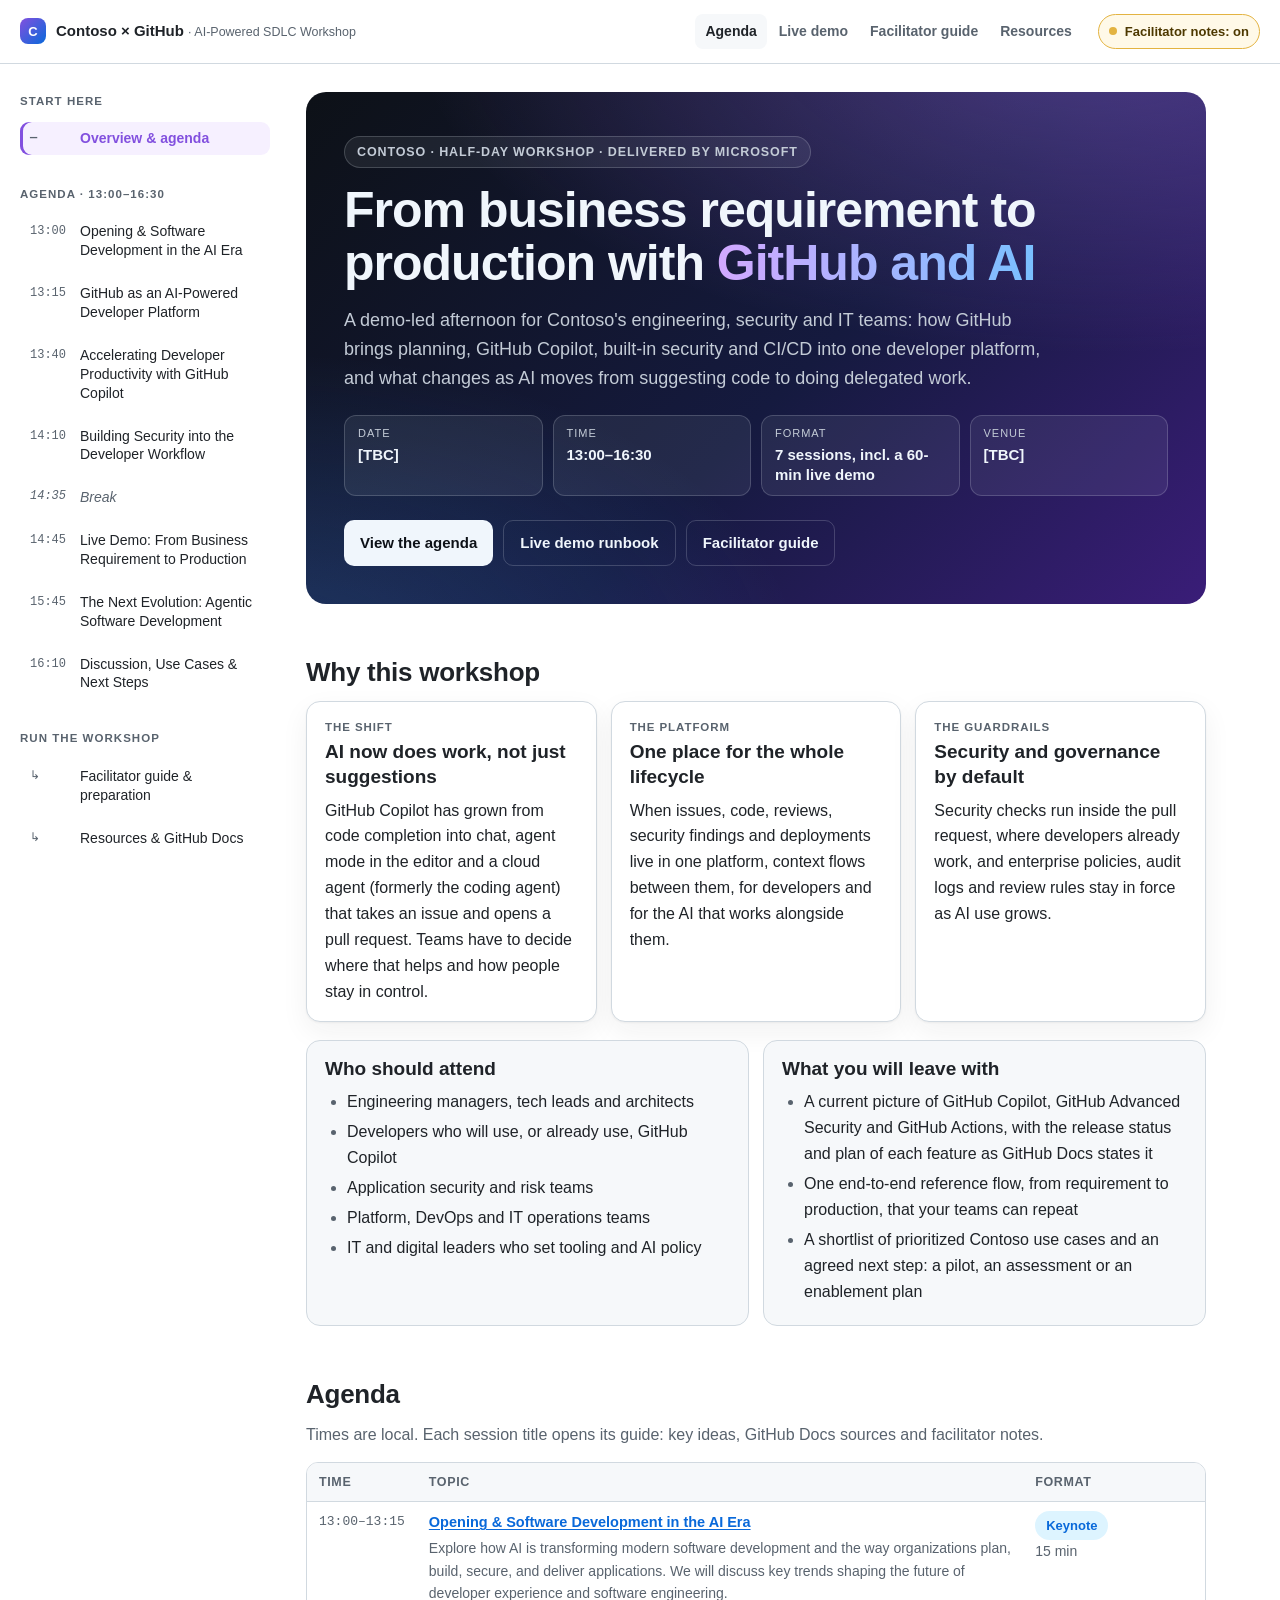
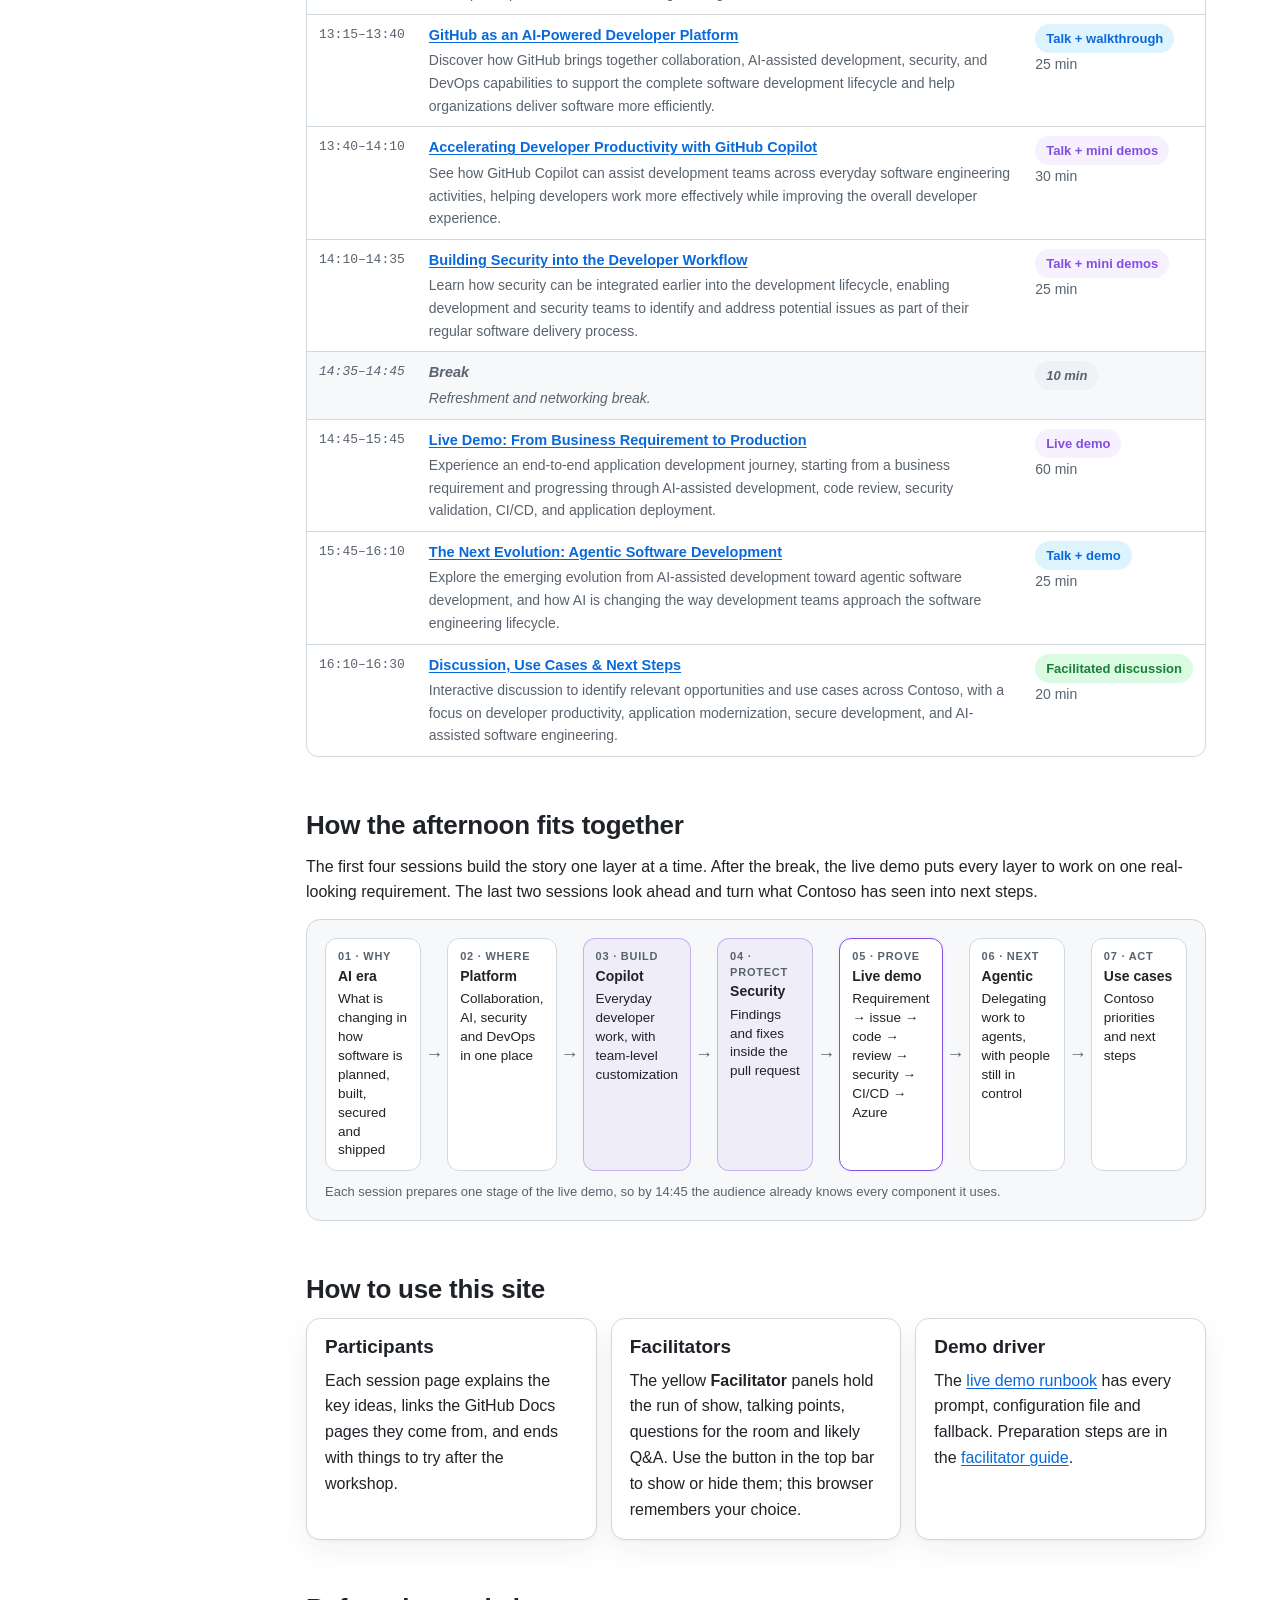
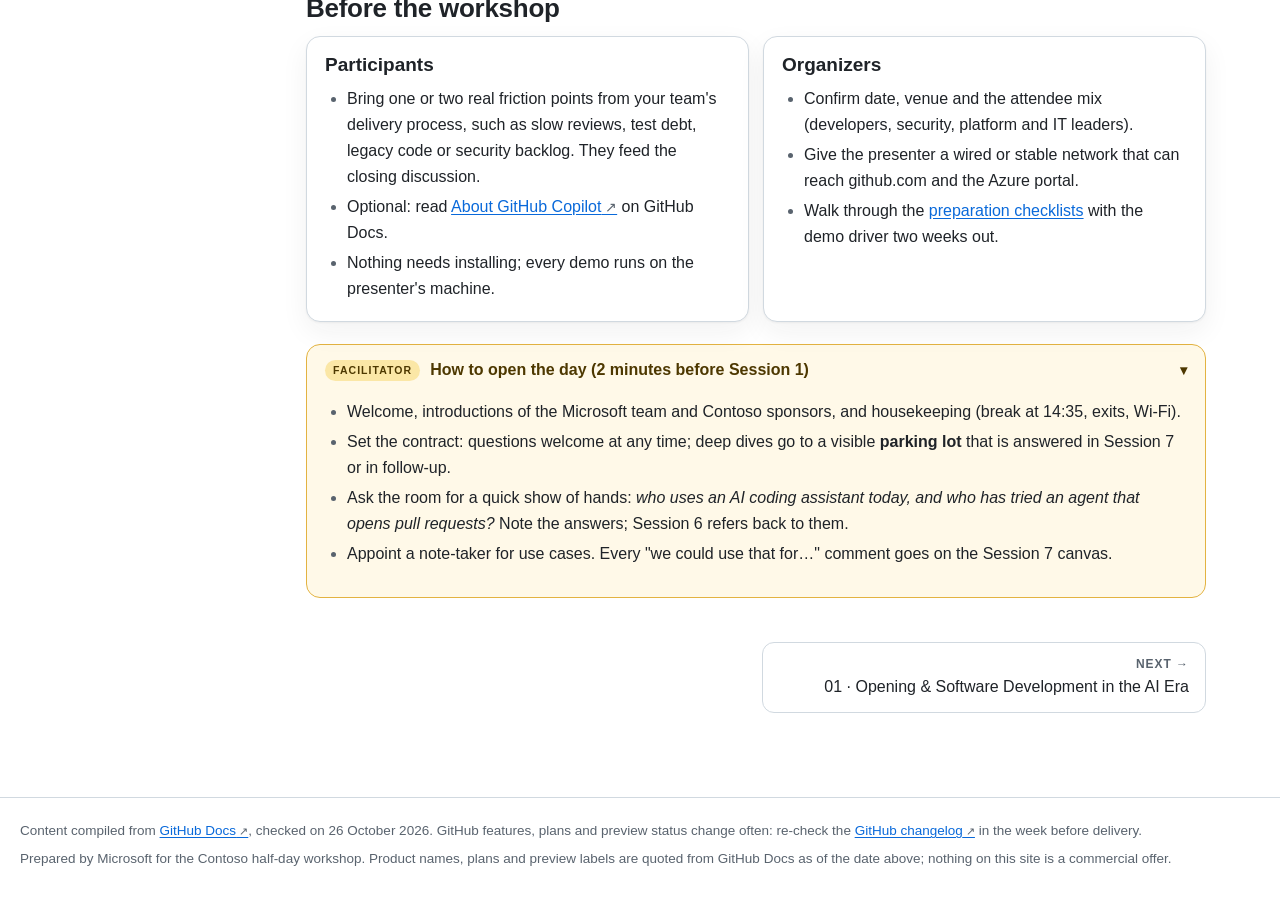
==== index.html @ 4878b371 "Publish Contoso GitHub workshop site" ====
<!DOCTYPE html>
<html dir="ltr" lang="en"><head>
<meta charset="utf-8"/>
<meta content="width=device-width, initial-scale=1" name="viewport"/>
<meta content="light dark" name="color-scheme"/>
<title>Overview &amp; agenda · Contoso × GitHub Workshop</title>
<meta content="Half-day GitHub workshop for Contoso: agenda, session guides, live demo runbook and facilitator notes." name="description"/>
<style>
:root{
  color-scheme: light;
  --bg:#ffffff; --surface:#f6f8fa; --surface-2:#eef1f5; --fg:#1f2328; --muted:#59636e; --border:#d1d9e0;
  --accent:#8250df; --accent-soft:#f6f0ff; --accent-2:#0969da; --accent-2-soft:#ddf4ff;
  --ok:#1a7f37; --ok-soft:#dafbe1; --warn:#9a6700; --warn-soft:#fff8c5; --danger:#cf222e; --danger-soft:#ffebe9;
  --on-accent:#ffffff; --topbar-bg:rgba(255,255,255,.9);
  --fac-bg:#fff9e8; --fac-border:#e3b341; --fac-fg:#4d3800; --fac-chip:#fbe7a6;
  --hero-a:#0d1117; --hero-b:#151a3f; --hero-c:#3a1d78; --hero-fg:#f0f6fc; --hero-muted:#c3cbd6;
  --hero-line:rgba(240,246,252,.18); --hero-chip:rgba(240,246,252,.07);
  --hero-grad-1:#d2a8ff; --hero-grad-2:#79c0ff; --glow-1:rgba(163,113,247,.38); --glow-2:rgba(68,147,248,.26);
  --code-bg:#0d1117; --code-fg:#e6edf3; --code-muted:#8b949e; --code-key:#ff7b72; --code-str:#a5d6ff; --code-head:#161b22;
  --lane-gh:rgba(130,80,223,.06); --lane-gh-stroke:rgba(130,80,223,.38); --lane-az:rgba(9,105,218,.06); --lane-az-stroke:rgba(9,105,218,.38);
  --shadow:0 1px 2px rgba(31,35,40,.05),0 10px 28px rgba(31,35,40,.06);
  --radius:14px; --max:1440px;
  --font:"Segoe UI Variable Text","Segoe UI",-apple-system,BlinkMacSystemFont,"Helvetica Neue",Arial,sans-serif;
  --mono:"Cascadia Code","Cascadia Mono",ui-monospace,SFMono-Regular,Menlo,Consolas,monospace;
}
@media (prefers-color-scheme: dark){
  :root{
    color-scheme: dark;
    --bg:#0d1117; --surface:#151b23; --surface-2:#1c2330; --fg:#e6edf3; --muted:#9198a1; --border:#30363d;
    --accent:#a371f7; --accent-soft:rgba(163,113,247,.14); --accent-2:#4493f8; --accent-2-soft:rgba(68,147,248,.14);
    --ok:#3fb950; --ok-soft:rgba(63,185,80,.14); --warn:#d29922; --warn-soft:rgba(210,153,34,.14); --danger:#f85149; --danger-soft:rgba(248,81,73,.14);
    --on-accent:#0d1117; --topbar-bg:rgba(13,17,23,.88);
    --fac-bg:rgba(210,153,34,.08); --fac-border:rgba(210,153,34,.55); --fac-fg:#f2cc60; --fac-chip:rgba(210,153,34,.22);
    --code-bg:#010409; --code-head:#0d1117;
    --lane-gh:rgba(163,113,247,.09); --lane-gh-stroke:rgba(163,113,247,.42); --lane-az:rgba(68,147,248,.09); --lane-az-stroke:rgba(68,147,248,.42);
    --shadow:0 0 0 1px rgba(240,246,252,.04);
  }
}
*{box-sizing:border-box}
html{scroll-behavior:smooth;scroll-padding-block-start:84px}
body{margin:0;background:var(--bg);color:var(--fg);font-family:var(--font);font-size:16px;line-height:1.62;text-align:start;-webkit-font-smoothing:antialiased}
a{color:var(--accent-2);text-underline-offset:2px}
a:hover{text-decoration-thickness:2px}
code{font-family:var(--mono);font-size:.87em;background:var(--surface-2);padding:.1em .38em;border-radius:6px}
kbd{font-family:var(--mono);font-size:.82em;border:1px solid var(--border);border-block-end-width:2px;border-radius:6px;padding:.05em .4em;background:var(--surface)}
img,svg{max-inline-size:100%}
.skip{position:absolute;inset-inline-start:-9999px;inset-block-start:8px;background:var(--bg);color:var(--fg);padding:8px 12px;border-radius:8px;z-index:60}
.skip:focus{inset-inline-start:12px}

/* Top bar */
.topbar{position:sticky;inset-block-start:0;z-index:40;background:var(--topbar-bg);backdrop-filter:saturate(180%) blur(10px);border-block-end:1px solid var(--border)}
.nav{max-inline-size:var(--max);margin-inline:auto;padding-block:10px;padding-inline:20px;display:flex;align-items:center;gap:16px}
.brand{display:flex;align-items:center;gap:10px;font-weight:700;color:var(--fg);text-decoration:none;white-space:nowrap;font-size:15px}
.brand-mark{inline-size:26px;block-size:26px;border-radius:8px;background:linear-gradient(135deg,var(--accent),var(--accent-2));display:inline-grid;place-items:center;color:#fff;font-size:13px;font-weight:800}
.brand small{color:var(--muted);font-weight:500}
.nav ul{list-style:none;display:flex;gap:2px;margin:0;margin-inline-start:auto;padding:0;overflow-x:auto}
.nav li a{display:block;padding-block:6px;padding-inline:10px;border-radius:8px;color:var(--muted);text-decoration:none;font-size:14px;font-weight:550;white-space:nowrap}
.nav li a:hover,.nav li a[aria-current="page"]{background:var(--surface);color:var(--fg)}
.fac-toggle{display:none;align-items:center;gap:8px;border:1px solid var(--fac-border);background:var(--fac-bg);color:var(--fac-fg);font:inherit;font-size:13px;font-weight:650;padding-block:6px;padding-inline:10px;border-radius:999px;cursor:pointer;white-space:nowrap}
.js .fac-toggle{display:inline-flex}
.fac-toggle .dot{inline-size:8px;block-size:8px;border-radius:50%;background:var(--fac-border)}
.fac-off .fac-toggle{border-color:var(--border);background:var(--surface);color:var(--muted)}
.fac-off .fac-toggle .dot{background:var(--border)}
.fac-off .facilitator{display:none}

/* Layout */
.layout{max-inline-size:var(--max);margin-inline:auto;display:grid;grid-template-columns:270px minmax(0,1fr) 220px;gap:36px;padding-inline:20px}
.sidebar{position:sticky;inset-block-start:58px;align-self:start;max-block-size:calc(100vh - 58px);overflow-y:auto;padding-block:24px 40px;font-size:14px}
.sidebar h2{font-size:11.5px;text-transform:uppercase;letter-spacing:.09em;color:var(--muted);margin-block:0 10px;margin-inline:0}
.sidebar ol{list-style:none;margin:0 0 22px;padding:0;display:grid;gap:2px}
.sidebar a{display:grid;grid-template-columns:44px minmax(0,1fr);gap:6px;padding-block:7px;padding-inline:10px;border-radius:9px;color:var(--fg);text-decoration:none;line-height:1.35}
.sidebar a:hover{background:var(--surface)}
.sidebar a[aria-current="page"]{background:var(--accent-soft);color:var(--accent);font-weight:650;box-shadow:inset 3px 0 0 var(--accent)}
.sidebar .t{font-family:var(--mono);font-size:12px;color:var(--muted);padding-block-start:1px}
.sidebar .brk{display:grid;grid-template-columns:44px minmax(0,1fr);gap:6px;padding-block:5px;padding-inline:10px;color:var(--muted);font-style:italic}
.toc{position:sticky;inset-block-start:58px;align-self:start;padding-block:28px;font-size:13px;max-block-size:calc(100vh - 58px);overflow-y:auto}
.toc h2{font-size:11.5px;text-transform:uppercase;letter-spacing:.09em;color:var(--muted);margin-block:0 8px;margin-inline:0}
.toc ol{list-style:none;margin:0;padding:0;border-inline-start:1px solid var(--border)}
.toc a{display:block;padding-block:4px;padding-inline:12px;color:var(--muted);text-decoration:none;line-height:1.35}
.toc a:hover{color:var(--fg)}
main{min-inline-size:0;padding-block:28px 64px}
.content{max-inline-size:900px}
@media (max-width:1360px){.layout{grid-template-columns:250px minmax(0,1fr)}.toc{display:none}}
@media (max-width:860px){
  .layout{grid-template-columns:minmax(0,1fr);gap:0}
  .sidebar{position:static;max-block-size:none;padding-block:12px 0;border-block-end:1px solid var(--border)}
  .sidebar details:not([open]) ol{display:none}
  .nav ul{display:none}
}
.sidebar details summary{display:none}
@media (max-width:860px){.sidebar details summary{display:block;cursor:pointer;font-weight:650;padding-block:8px}}

/* Typography */
h1{font-size:clamp(30px,3.6vw,42px);line-height:1.12;letter-spacing:-.02em;margin-block:6px 14px;margin-inline:0;font-weight:750}
h2{font-size:26px;line-height:1.25;letter-spacing:-.01em;margin-block:46px 12px;margin-inline:0;padding-block-start:6px;font-weight:700}
h3{font-size:19px;line-height:1.3;margin-block:28px 8px;margin-inline:0;font-weight:680}
h4{font-size:16px;margin-block:20px 6px;margin-inline:0}
p{margin-block:0 14px}
ul,ol{margin-block:0 14px;padding-inline-start:22px}
li{margin-block:4px}
li::marker{color:var(--muted)}
hr{border:0;border-block-start:1px solid var(--border);margin-block:36px}
.lede{font-size:18px;color:var(--muted);max-inline-size:70ch}
.muted{color:var(--muted)}
.small{font-size:14px}
.crumbs{font-size:13.5px;color:var(--muted);margin-block-end:6px}
.crumbs a{color:var(--muted)}

/* Chips & badges */
.chips{display:flex;flex-wrap:wrap;gap:8px;margin-block:4px 18px}
.chip{display:inline-flex;align-items:center;gap:6px;font-size:13px;font-weight:600;border:1px solid var(--border);background:var(--surface);color:var(--fg);padding-block:3px;padding-inline:10px;border-radius:999px;white-space:nowrap}
.chip.time{font-family:var(--mono);font-size:12.5px}
.chip.talk{background:var(--accent-2-soft);border-color:transparent;color:var(--accent-2)}
.chip.demo{background:var(--accent-soft);border-color:transparent;color:var(--accent)}
.chip.disc{background:var(--ok-soft);border-color:transparent;color:var(--ok)}
.chip.brk{background:var(--surface-2);border-color:transparent;color:var(--muted)}
.st{display:inline-block;font-size:11px;font-weight:700;letter-spacing:.04em;text-transform:uppercase;padding-block:1px;padding-inline:7px;border-radius:999px;vertical-align:2px;white-space:nowrap}
.st.ga{background:var(--ok-soft);color:var(--ok)}
.st.pv{background:var(--warn-soft);color:var(--warn)}
.st.plan{background:var(--accent-2-soft);color:var(--accent-2)}
.st.ret{background:var(--danger-soft);color:var(--danger)}
.num{display:inline-grid;place-items:center;inline-size:34px;block-size:34px;border-radius:10px;background:linear-gradient(135deg,var(--accent),var(--accent-2));color:#fff;font-weight:800;font-size:15px;margin-inline-end:4px}

/* Cards & grids */
.grid{display:grid;gap:14px;margin-block:8px 18px}
.g2{grid-template-columns:repeat(2,minmax(0,1fr))}
.g3{grid-template-columns:repeat(3,minmax(0,1fr))}
.g4{grid-template-columns:repeat(4,minmax(0,1fr))}
@media (max-width:980px){.g3,.g4{grid-template-columns:repeat(2,minmax(0,1fr))}}
@media (max-width:640px){.g2,.g3,.g4{grid-template-columns:minmax(0,1fr)}}
.card{background:var(--bg);border:1px solid var(--border);border-radius:var(--radius);padding-block:16px;padding-inline:18px;box-shadow:var(--shadow)}
.card h3,.card h4{margin-block-start:0}
.card p:last-child,.card ul:last-child{margin-block-end:0}
.card .k{font-size:11.5px;text-transform:uppercase;letter-spacing:.08em;color:var(--muted);font-weight:700;margin-block-end:4px}
.card.soft{background:var(--surface);box-shadow:none}
.card.accent{border-color:var(--lane-gh-stroke);background:var(--lane-gh)}
.card.blue{border-color:var(--lane-az-stroke);background:var(--lane-az)}
a.card{display:block;color:inherit;text-decoration:none}
a.card:hover{border-color:var(--accent)}

/* Glance */
.glance{display:grid;grid-template-columns:minmax(0,1.2fr) minmax(0,1fr);gap:14px;margin-block:6px 26px}
@media (max-width:760px){.glance{grid-template-columns:minmax(0,1fr)}}
.glance .card ul{padding-inline-start:18px}
.keymsg{font-size:17px;font-weight:600;line-height:1.45;margin:0}

/* Callouts */
.callout{border:1px solid var(--border);border-inline-start:4px solid var(--accent-2);background:var(--surface);border-radius:10px;padding-block:12px;padding-inline:16px;margin-block:14px 18px}
.callout p:last-child,.callout ul:last-child{margin-block-end:0}
.callout .h{font-weight:700;display:block;margin-block-end:4px}
.callout.tip{border-inline-start-color:var(--ok)}
.callout.warn{border-inline-start-color:var(--warn);background:var(--warn-soft)}
.callout.danger{border-inline-start-color:var(--danger);background:var(--danger-soft)}
.callout.docs{border-inline-start-color:var(--accent)}

/* Facilitator panels */
.facilitator{border:1px solid var(--fac-border);background:var(--fac-bg);border-radius:var(--radius);margin-block:22px 26px;padding-block:0;padding-inline:0}
.facilitator > summary{list-style:none;cursor:pointer;padding-block:12px;padding-inline:18px;font-weight:700;color:var(--fac-fg);display:flex;align-items:center;gap:10px}
.facilitator > summary::-webkit-details-marker{display:none}
.facilitator > summary::before{content:"FACILITATOR";font-size:10.5px;letter-spacing:.1em;background:var(--fac-chip);color:var(--fac-fg);padding-block:2px;padding-inline:8px;border-radius:999px}
.facilitator > summary::after{content:"\25BE";margin-inline-start:auto;font-size:14px;transition:transform .15s}
.facilitator:not([open]) > summary::after{transform:rotate(-90deg)}
.facilitator .fbody{padding-block:0 16px;padding-inline:18px}
.facilitator h4{margin-block-start:14px;color:var(--fac-fg)}
.facilitator table{background:var(--bg)}

/* Tables */
.tablewrap{overflow-x:auto;margin-block:8px 20px;border:1px solid var(--border);border-radius:12px}
table{border-collapse:collapse;inline-size:100%;font-size:14.5px}
th,td{text-align:start;vertical-align:top;padding-block:9px;padding-inline:12px;border-block-end:1px solid var(--border)}
thead th{background:var(--surface);font-size:12.5px;text-transform:uppercase;letter-spacing:.05em;color:var(--muted);font-weight:700;white-space:nowrap}
tbody tr:last-child td{border-block-end:0}
td.t{font-family:var(--mono);font-size:13px;white-space:nowrap;color:var(--muted)}
tr.break td{background:var(--surface);color:var(--muted);font-style:italic}
.agenda td:nth-child(2) a{font-weight:650}
.agenda td p{margin:2px 0 0;color:var(--muted);font-size:14px}

/* Steps (runbook) */
.steps{list-style:none;counter-reset:s;padding:0;margin-block:8px 18px;display:grid;gap:10px}
.steps > li{counter-increment:s;position:relative;padding-block:12px;padding-inline:56px 16px;border:1px solid var(--border);border-radius:12px;background:var(--bg);margin:0}
.steps > li::before{content:counter(s);position:absolute;inset-inline-start:14px;inset-block-start:12px;inline-size:28px;block-size:28px;border-radius:8px;background:var(--surface-2);display:grid;place-items:center;font-weight:750;font-size:14px;color:var(--fg)}
.steps > li > :last-child{margin-block-end:0}
.steps .expect{display:block;margin-block-start:6px;font-size:14px;color:var(--ok)}
.steps .expect::before{content:"\2713  Expect: ";font-weight:700}

/* Acts (demo) */
.act{border:1px solid var(--border);border-radius:var(--radius);margin-block:26px;overflow:hidden;box-shadow:var(--shadow)}
.act-head{display:flex;flex-wrap:wrap;align-items:center;gap:10px 14px;padding-block:14px;padding-inline:18px;background:var(--surface);border-block-end:1px solid var(--border)}
.act-head h3{margin:0;font-size:19px}
.act-head .chip{margin-inline-start:auto}
.act-body{padding-block:14px 4px;padding-inline:18px}

/* Prompt blocks */
.prompt{border:1px solid var(--lane-gh-stroke);background:var(--lane-gh);border-radius:12px;padding-block:10px;padding-inline:14px;margin-block:10px 16px}
.prompt .lbl{display:block;font-size:11.5px;letter-spacing:.08em;text-transform:uppercase;font-weight:700;color:var(--accent);margin-block-end:4px}
.prompt p{margin:0;font-family:var(--mono);font-size:14px;line-height:1.55;white-space:pre-wrap}

/* Code */
figure.code{margin-block:10px 18px;margin-inline:0;border-radius:12px;overflow:hidden;border:1px solid var(--border);background:var(--code-bg)}
figure.code figcaption{display:flex;align-items:center;gap:10px;background:var(--code-head);color:var(--code-muted);font-family:var(--mono);font-size:12.5px;padding-block:7px;padding-inline:14px;border-block-end:1px solid rgba(240,246,252,.1)}
figure.code figcaption .src{margin-inline-start:auto;font-family:var(--font);font-size:12px}
figure.code figcaption .src a{color:var(--code-str)}
figure.code pre{margin:0;padding-block:14px;padding-inline:16px;overflow-x:auto;color:var(--code-fg);font-family:var(--mono);font-size:13px;line-height:1.55;background:transparent}
figure.code code{background:none;padding:0;font-size:inherit;color:inherit}
.copy{border:1px solid rgba(240,246,252,.2);background:transparent;color:var(--code-fg);font:inherit;font-size:12px;border-radius:6px;padding-block:2px;padding-inline:8px;cursor:pointer}
.copy:hover{background:rgba(240,246,252,.1)}
.y-c{color:var(--code-muted)} .y-k{color:var(--code-key)} .y-s{color:var(--code-str)}

/* Diagrams */
.diagram{border:1px solid var(--border);border-radius:var(--radius);background:var(--surface);padding-block:18px;padding-inline:18px;margin-block:12px 20px;margin-inline:0;overflow-x:auto}
.diagram figcaption{font-size:13px;color:var(--muted);margin-block-start:10px}
.flow{display:flex;align-items:stretch;gap:0;min-inline-size:720px}
.flow .node{flex:1 1 0;background:var(--bg);border:1px solid var(--border);border-radius:12px;padding-block:10px;padding-inline:12px;font-size:13.5px;line-height:1.4}
.flow .node b{display:block;font-size:14px;margin-block-end:4px}
.flow .node .tag{display:block;font-size:11px;text-transform:uppercase;letter-spacing:.07em;color:var(--muted);font-weight:700;margin-block-end:2px}
.flow .node ul{margin:0;padding-inline-start:16px;font-size:13px}
.flow .node.gh{border-color:var(--lane-gh-stroke);background:var(--lane-gh)}
.flow .node.az{border-color:var(--lane-az-stroke);background:var(--lane-az)}
.flow .node.hl{border-color:var(--accent);box-shadow:0 0 0 2px var(--accent-soft)}
.flow .arrow{flex:0 0 26px;display:grid;place-items:center;color:var(--muted);font-size:18px}
.pillars{display:grid;grid-template-columns:repeat(5,minmax(0,1fr));gap:10px;min-inline-size:760px}
.pillar{background:var(--bg);border:1px solid var(--border);border-radius:12px;padding-block:12px;padding-inline:12px;font-size:13.5px}
.pillar h4{margin-block:0 6px;font-size:14.5px}
.pillar ul{margin:0;padding-inline-start:16px}
.pillar.ai{border-color:var(--lane-gh-stroke);background:var(--lane-gh)}
.foundation{grid-column:1 / -1;background:var(--surface-2);border:1px dashed var(--border);border-radius:12px;padding-block:10px;padding-inline:14px;font-size:13.5px;text-align:center}
.ladder{display:grid;grid-template-columns:repeat(5,minmax(0,1fr));gap:8px;align-items:end;min-inline-size:760px}
.rung{border:1px solid var(--border);border-radius:12px;background:var(--bg);padding-block:10px;padding-inline:12px;font-size:13.5px}
.rung b{display:block}
.rung .lvl{font-size:11px;letter-spacing:.08em;text-transform:uppercase;color:var(--muted);font-weight:700}
.rung.r1{min-block-size:120px}.rung.r2{min-block-size:150px}.rung.r3{min-block-size:180px}.rung.r4{min-block-size:210px;border-color:var(--lane-gh-stroke);background:var(--lane-gh)}.rung.r5{min-block-size:240px;border-color:var(--accent);background:var(--accent-soft)}
.arch{display:grid;grid-template-columns:minmax(0,1.3fr) 46px minmax(0,1fr);gap:0;align-items:stretch;min-inline-size:680px}
.lane{border-radius:14px;padding-block:12px;padding-inline:12px;border:1.5px dashed var(--lane-gh-stroke);background:var(--lane-gh)}
.lane.az{border-color:var(--lane-az-stroke);background:var(--lane-az)}
.lane > .lt{font-size:11.5px;letter-spacing:.09em;text-transform:uppercase;font-weight:750;color:var(--muted);margin-block-end:8px;display:block}
.lane .boxes{display:grid;gap:8px}
.lane .box{background:var(--bg);border:1px solid var(--border);border-radius:10px;padding-block:8px;padding-inline:10px;font-size:13px;line-height:1.35;display:flex;gap:10px;align-items:center}
.lane .box b{display:block;font-size:13.5px}
.lane .box .ic{flex:0 0 36px;inline-size:36px;block-size:36px;display:grid;place-items:center}
.lane .box .ic svg{inline-size:36px;block-size:36px}
.lane .box .gnum{flex:0 0 26px;inline-size:26px;block-size:26px;border-radius:8px;display:grid;place-items:center;font-weight:800;font-size:12.5px;background:var(--accent-soft);color:var(--accent)}
.bridge{display:grid;place-items:center;text-align:center;font-size:11.5px;color:var(--muted);padding-inline:4px}
.bridge span{display:block;writing-mode:vertical-rl;transform:rotate(180deg);letter-spacing:.06em;font-weight:700}

/* Hero (home) */
.hero{background:radial-gradient(1100px 520px at 88% -12%,var(--glow-1),transparent 62%),radial-gradient(900px 520px at -5% 112%,var(--glow-2),transparent 60%),linear-gradient(135deg,var(--hero-a),var(--hero-b) 55%,var(--hero-c));color:var(--hero-fg);border-radius:20px;padding-block:44px 38px;padding-inline:38px;margin-block:0 26px}
.hero .eyebrow{display:inline-block;font-size:12.5px;font-weight:650;letter-spacing:.07em;text-transform:uppercase;color:var(--hero-muted);background:var(--hero-chip);border:1px solid var(--hero-line);padding-block:5px;padding-inline:12px;border-radius:999px;margin:0 0 16px}
.hero h1{color:var(--hero-fg);font-size:clamp(32px,4.2vw,50px);line-height:1.06;margin-block:0 16px}
.grad{background:linear-gradient(90deg,var(--hero-grad-1),var(--hero-grad-2));-webkit-background-clip:text;background-clip:text;color:transparent}
.hero .lede{color:var(--hero-muted);font-size:18px}
.facts{display:grid;grid-template-columns:repeat(4,minmax(0,1fr));gap:10px;margin-block:22px 24px;margin-inline:0}
@media (max-width:760px){.facts{grid-template-columns:repeat(2,minmax(0,1fr))}.hero{padding-inline:22px}}
.facts div{background:var(--hero-chip);border:1px solid var(--hero-line);border-radius:12px;padding-block:9px;padding-inline:13px}
.facts dt{font-size:11px;text-transform:uppercase;letter-spacing:.09em;color:var(--hero-muted);margin:0}
.facts dd{margin:2px 0 0;font-weight:650;font-size:15px;line-height:1.35}
.cta-row{display:flex;flex-wrap:wrap;gap:10px}
.btn{display:inline-flex;align-items:center;gap:8px;padding-block:10px;padding-inline:16px;border-radius:10px;font-weight:650;text-decoration:none;font-size:15px}
.btn.primary{background:var(--hero-fg);color:var(--hero-a)}
.btn.ghost{color:var(--hero-fg);border:1px solid var(--hero-line)}

/* Checklists */
.check{list-style:none;padding:0;margin-block:6px 18px;display:grid;gap:6px}
.check li{display:grid;grid-template-columns:22px minmax(0,1fr);gap:8px;align-items:start;margin:0;padding-block:6px;padding-inline:10px;border:1px solid var(--border);border-radius:9px;background:var(--bg)}
.check input{margin-block-start:4px;accent-color:var(--accent)}
.check li.done{background:var(--ok-soft);border-color:transparent}

/* Sources */
.sources{border-block-start:1px solid var(--border);margin-block-start:40px;padding-block-start:8px}
.sources ul{columns:2;column-gap:28px;font-size:14px;padding-inline-start:18px}
@media (max-width:760px){.sources ul{columns:1}}
.sources li{break-inside:avoid}
.ext::after{content:" \2197";font-size:.85em;color:var(--muted)}

/* Pager */
.pager{display:grid;grid-template-columns:repeat(2,minmax(0,1fr));gap:12px;margin-block-start:44px}
.pager a{display:block;border:1px solid var(--border);border-radius:12px;padding-block:12px;padding-inline:16px;text-decoration:none;color:var(--fg)}
.pager a:hover{border-color:var(--accent)}
.pager .d{display:block;font-size:12px;text-transform:uppercase;letter-spacing:.08em;color:var(--muted);font-weight:700}
.pager .next{text-align:end;grid-column:2}

/* Worksheet */
.canvas{display:grid;grid-template-columns:repeat(2,minmax(0,1fr));gap:12px;margin-block:10px 20px}
@media (max-width:760px){.canvas{grid-template-columns:minmax(0,1fr)}}
.canvas .cell{border:1px solid var(--border);border-radius:12px;padding-block:12px;padding-inline:14px;min-block-size:120px;background:var(--bg)}
.canvas .cell b{display:block;margin-block-end:4px}
.canvas .cell p{font-size:14px;color:var(--muted);margin:0}
.matrix{display:grid;grid-template-columns:28px repeat(2,minmax(0,1fr));grid-template-rows:repeat(2,minmax(110px,auto)) 28px;gap:8px;margin-block:10px 20px;max-inline-size:640px}
.matrix .q{border:1px solid var(--border);border-radius:12px;padding-block:10px;padding-inline:12px;font-size:13.5px;background:var(--bg)}
.matrix .q b{display:block}
.matrix .q.best{border-color:var(--ok);background:var(--ok-soft)}
.matrix .ax{display:grid;place-items:center;font-size:11.5px;color:var(--muted);font-weight:700;letter-spacing:.06em;text-transform:uppercase}
.matrix .ax.y{writing-mode:vertical-rl;transform:rotate(180deg);grid-row:1 / 3;grid-column:1}
.matrix .ax.x{grid-column:2 / 4;grid-row:3}

footer.site{border-block-start:1px solid var(--border);margin-block-start:20px}
footer.site .inner{max-inline-size:var(--max);margin-inline:auto;padding-block:22px 36px;padding-inline:20px;font-size:13.5px;color:var(--muted);display:grid;gap:6px}

@media print{
  .topbar,.sidebar,.toc,.pager,.fac-toggle,.copy{display:none !important}
  .layout{display:block}
  .facilitator{break-inside:avoid}
  .hero{background:none;color:var(--fg);border:1px solid var(--border)}
  .hero h1,.hero .lede,.facts dd,.facts dt{color:var(--fg)}
  a{color:var(--fg)}
}

</style>
<script>
(function(){
  var d=document.documentElement; d.classList.add('js');
  var KEY='contoso-ws-fac';
  try{ if(localStorage.getItem(KEY)==='off'){ d.classList.add('fac-off'); } }catch(e){}
  document.addEventListener('DOMContentLoaded',function(){
    var b=document.querySelector('.fac-toggle');
    function label(){ var off=d.classList.contains('fac-off'); b.setAttribute('aria-pressed', off?'false':'true'); b.querySelector('.lbl').textContent= off?'Facilitator notes: off':'Facilitator notes: on'; }
    if(b){ label(); b.addEventListener('click',function(){ d.classList.toggle('fac-off'); try{localStorage.setItem(KEY, d.classList.contains('fac-off')?'off':'on');}catch(e){} label(); }); }
    document.querySelectorAll('figure.code').forEach(function(f){
      var cap=f.querySelector('figcaption'); var pre=f.querySelector('pre'); if(!cap||!pre){return;}
      var btn=document.createElement('button'); btn.type='button'; btn.className='copy'; btn.textContent='Copy';
      btn.addEventListener('click',function(){
        var t=pre.innerText;
        var p=(navigator.clipboard&&navigator.clipboard.writeText)?navigator.clipboard.writeText(t):Promise.reject(new Error('no clipboard'));
        p.then(function(){btn.textContent='Copied';setTimeout(function(){btn.textContent='Copy';},1500);},function(){btn.textContent='Copy failed';});
      });
      cap.appendChild(btn);
    });
    document.querySelectorAll('.check input[type=checkbox][data-k]').forEach(function(cb){
      var k='contoso-ws-ck-'+cb.getAttribute('data-k');
      try{ if(localStorage.getItem(k)==='1'){cb.checked=true;} }catch(e){}
      function upd(){ var li=cb.closest('li'); if(li){li.classList.toggle('done',cb.checked);} }
      upd();
      cb.addEventListener('change',function(){ try{localStorage.setItem(k,cb.checked?'1':'0');}catch(e){} upd(); });
    });
  });
})();
</script>
</head>
<body>
<a class="skip" href="#main">Skip to content</a>
<header class="topbar">
  <nav aria-label="Site" class="nav">
    <a class="brand" href="index.html"><span aria-hidden="true" class="brand-mark">C</span><span>Contoso × GitHub <small>· AI-Powered SDLC Workshop</small></span></a>
    <ul>
      <li><a aria-current="page" href="index.html">Agenda</a></li>
      <li><a href="05-live-demo.html">Live demo</a></li>
      <li><a href="facilitator.html">Facilitator guide</a></li>
      <li><a href="resources.html">Resources</a></li>
      
    </ul>
    <button aria-pressed="true" class="fac-toggle" title="Show or hide the facilitator notes on every page" type="button"><span aria-hidden="true" class="dot"></span><span class="lbl">Facilitator notes: on</span></button>
  </nav>
</header>
<div class="layout">
  <aside aria-label="Workshop sessions" class="sidebar">
    <details open="">
      <summary>Workshop sessions</summary>
      <h2>Start here</h2>
      <ol>
        <li><a aria-current="page" href="index.html"><span class="t">—</span><span>Overview &amp; agenda</span></a></li>
      </ol>
      <h2>Agenda · 13:00–16:30</h2>
      <ol>
        <li><a href="01-ai-era.html"><span class="t">13:00</span><span>Opening &amp; Software Development in the AI Era</span></a></li>
        <li><a href="02-platform.html"><span class="t">13:15</span><span>GitHub as an AI-Powered Developer Platform</span></a></li>
        <li><a href="03-copilot.html"><span class="t">13:40</span><span>Accelerating Developer Productivity with GitHub Copilot</span></a></li>
        <li><a href="04-security.html"><span class="t">14:10</span><span>Building Security into the Developer Workflow</span></a></li>
        <li class="brk"><span class="t">14:35</span><span>Break</span></li>
        <li><a href="05-live-demo.html"><span class="t">14:45</span><span>Live Demo: From Business Requirement to Production</span></a></li>
        <li><a href="06-agentic.html"><span class="t">15:45</span><span>The Next Evolution: Agentic Software Development</span></a></li>
        <li><a href="07-next-steps.html"><span class="t">16:10</span><span>Discussion, Use Cases &amp; Next Steps</span></a></li>
        
      </ol>
      <h2>Run the workshop</h2>
      <ol>
        <li><a href="facilitator.html"><span class="t">↳</span><span>Facilitator guide &amp; preparation</span></a></li>
        <li><a href="resources.html"><span class="t">↳</span><span>Resources &amp; GitHub Docs</span></a></li>
      </ol>
    </details>
  </aside>
  <main id="main">
    <div class="content">
<section aria-labelledby="hero-title" class="hero">
  <p class="eyebrow">Contoso · Half-day workshop · Delivered by Microsoft</p>
  <h1 id="hero-title">From business requirement to production with <span class="grad">GitHub and AI</span></h1>
  <p class="lede">A demo-led afternoon for Contoso's engineering, security and IT teams: how GitHub brings planning, GitHub Copilot, built-in security and CI/CD into one developer platform, and what changes as AI moves from suggesting code to doing delegated work.</p>
  <dl class="facts">
    <div><dt>Date</dt><dd>[TBC]</dd></div>
    <div><dt>Time</dt><dd>13:00–16:30</dd></div>
    <div><dt>Format</dt><dd>7 sessions, incl. a 60-min live demo</dd></div>
    <div><dt>Venue</dt><dd>[TBC]</dd></div>
  </dl>
  <div class="cta-row">
    <a class="btn primary" href="#agenda">View the agenda</a>
    <a class="btn ghost" href="05-live-demo.html">Live demo runbook</a>
    <a class="btn ghost" href="facilitator.html">Facilitator guide</a>
  </div>
</section>

<h2 id="why">Why this workshop</h2>
<div class="grid g3">
  <div class="card">
    <div class="k">The shift</div>
    <h3>AI now does work, not just suggestions</h3>
    <p>GitHub Copilot has grown from code completion into chat, agent mode in the editor and a cloud agent (formerly the coding agent) that takes an issue and opens a pull request. Teams have to decide where that helps and how people stay in control.</p>
  </div>
  <div class="card">
    <div class="k">The platform</div>
    <h3>One place for the whole lifecycle</h3>
    <p>When issues, code, reviews, security findings and deployments live in one platform, context flows between them, for developers and for the AI that works alongside them.</p>
  </div>
  <div class="card">
    <div class="k">The guardrails</div>
    <h3>Security and governance by default</h3>
    <p>Security checks run inside the pull request, where developers already work, and enterprise policies, audit logs and review rules stay in force as AI use grows.</p>
  </div>
</div>

<div class="grid g2">
  <div class="card soft">
    <h3>Who should attend</h3>
    <ul>
      <li>Engineering managers, tech leads and architects</li>
      <li>Developers who will use, or already use, GitHub Copilot</li>
      <li>Application security and risk teams</li>
      <li>Platform, DevOps and IT operations teams</li>
      <li>IT and digital leaders who set tooling and AI policy</li>
    </ul>
  </div>
  <div class="card soft">
    <h3>What you will leave with</h3>
    <ul>
      <li>A current picture of GitHub Copilot, GitHub Advanced Security and GitHub Actions, with the release status and plan of each feature as GitHub Docs states it</li>
      <li>One end-to-end reference flow, from requirement to production, that your teams can repeat</li>
      <li>A shortlist of prioritized Contoso use cases and an agreed next step: a pilot, an assessment or an enablement plan</li>
    </ul>
  </div>
</div>

<h2 id="agenda">Agenda</h2>
<p class="muted">Times are local. Each session title opens its guide: key ideas, GitHub Docs sources and facilitator notes.</p>
<div class="tablewrap">
<table class="agenda">
  <thead><tr><th>Time</th><th>Topic</th><th>Format</th></tr></thead>
  <tbody>
  
    
    <tr><td class="t">13:00–13:15</td><td><a href="01-ai-era.html">Opening &amp; Software Development in the AI Era</a><p>Explore how AI is transforming modern software development and the way organizations plan, build, secure, and deliver applications. We will discuss key trends shaping the future of developer experience and software engineering.</p></td><td><span class="chip talk">Keynote</span><br/><span class="small muted">15 min</span></td></tr>
    
  
    
    <tr><td class="t">13:15–13:40</td><td><a href="02-platform.html">GitHub as an AI-Powered Developer Platform</a><p>Discover how GitHub brings together collaboration, AI-assisted development, security, and DevOps capabilities to support the complete software development lifecycle and help organizations deliver software more efficiently.</p></td><td><span class="chip talk">Talk + walkthrough</span><br/><span class="small muted">25 min</span></td></tr>
    
  
    
    <tr><td class="t">13:40–14:10</td><td><a href="03-copilot.html">Accelerating Developer Productivity with GitHub Copilot</a><p>See how GitHub Copilot can assist development teams across everyday software engineering activities, helping developers work more effectively while improving the overall developer experience.</p></td><td><span class="chip demo">Talk + mini demos</span><br/><span class="small muted">30 min</span></td></tr>
    
  
    
    <tr><td class="t">14:10–14:35</td><td><a href="04-security.html">Building Security into the Developer Workflow</a><p>Learn how security can be integrated earlier into the development lifecycle, enabling development and security teams to identify and address potential issues as part of their regular software delivery process.</p></td><td><span class="chip demo">Talk + mini demos</span><br/><span class="small muted">25 min</span></td></tr>
    
  
    
    <tr class="break"><td class="t">14:35–14:45</td><td><strong>Break</strong><p>Refreshment and networking break.</p></td><td><span class="chip brk">10 min</span></td></tr>
    
  
    
    <tr><td class="t">14:45–15:45</td><td><a href="05-live-demo.html">Live Demo: From Business Requirement to Production</a><p>Experience an end-to-end application development journey, starting from a business requirement and progressing through AI-assisted development, code review, security validation, CI/CD, and application deployment.</p></td><td><span class="chip demo">Live demo</span><br/><span class="small muted">60 min</span></td></tr>
    
  
    
    <tr><td class="t">15:45–16:10</td><td><a href="06-agentic.html">The Next Evolution: Agentic Software Development</a><p>Explore the emerging evolution from AI-assisted development toward agentic software development, and how AI is changing the way development teams approach the software engineering lifecycle.</p></td><td><span class="chip talk">Talk + demo</span><br/><span class="small muted">25 min</span></td></tr>
    
  
    
    <tr><td class="t">16:10–16:30</td><td><a href="07-next-steps.html">Discussion, Use Cases &amp; Next Steps</a><p>Interactive discussion to identify relevant opportunities and use cases across Contoso, with a focus on developer productivity, application modernization, secure development, and AI-assisted software engineering.</p></td><td><span class="chip disc">Facilitated discussion</span><br/><span class="small muted">20 min</span></td></tr>
    
  
  </tbody>
</table>
</div>

<h2 id="storyline">How the afternoon fits together</h2>
<p>The first four sessions build the story one layer at a time. After the break, the live demo puts every layer to work on one real-looking requirement. The last two sessions look ahead and turn what Contoso has seen into next steps.</p>
<figure class="diagram">
  <div aria-label="Workshop storyline: why, platform, productivity, security, live demo, agentic, next steps" class="flow" role="img">
    <div class="node"><span class="tag">01 · Why</span><b>AI era</b>What is changing in how software is planned, built, secured and shipped</div>
    <div aria-hidden="true" class="arrow">→</div>
    <div class="node"><span class="tag">02 · Where</span><b>Platform</b>Collaboration, AI, security and DevOps in one place</div>
    <div aria-hidden="true" class="arrow">→</div>
    <div class="node gh"><span class="tag">03 · Build</span><b>Copilot</b>Everyday developer work, with team-level customization</div>
    <div aria-hidden="true" class="arrow">→</div>
    <div class="node gh"><span class="tag">04 · Protect</span><b>Security</b>Findings and fixes inside the pull request</div>
    <div aria-hidden="true" class="arrow">→</div>
    <div class="node hl"><span class="tag">05 · Prove</span><b>Live demo</b>Requirement → issue → code → review → security → CI/CD → Azure</div>
    <div aria-hidden="true" class="arrow">→</div>
    <div class="node"><span class="tag">06 · Next</span><b>Agentic</b>Delegating work to agents, with people still in control</div>
    <div aria-hidden="true" class="arrow">→</div>
    <div class="node"><span class="tag">07 · Act</span><b>Use cases</b>Contoso priorities and next steps</div>
  </div>
  <figcaption>Each session prepares one stage of the live demo, so by 14:45 the audience already knows every component it uses.</figcaption>
</figure>

<h2 id="how-to-use">How to use this site</h2>
<div class="grid g3">
  <div class="card">
    <h3>Participants</h3>
    <p>Each session page explains the key ideas, links the GitHub Docs pages they come from, and ends with things to try after the workshop.</p>
  </div>
  <div class="card">
    <h3>Facilitators</h3>
    <p>The yellow <strong>Facilitator</strong> panels hold the run of show, talking points, questions for the room and likely Q&amp;A. Use the button in the top bar to show or hide them; this browser remembers your choice.</p>
  </div>
  <div class="card">
    <h3>Demo driver</h3>
    <p>The <a href="05-live-demo.html">live demo runbook</a> has every prompt, configuration file and fallback. Preparation steps are in the <a href="facilitator.html">facilitator guide</a>.</p>
  </div>
</div>

<h2 id="before">Before the workshop</h2>
<div class="grid g2">
  <div class="card">
    <h3>Participants</h3>
    <ul>
      <li>Bring one or two real friction points from your team's delivery process, such as slow reviews, test debt, legacy code or security backlog. They feed the closing discussion.</li>
      <li>Optional: read <a class="ext" href="https://docs.github.com/en/copilot/get-started/about-github-copilot">About GitHub Copilot</a> on GitHub Docs.</li>
      <li>Nothing needs installing; every demo runs on the presenter's machine.</li>
    </ul>
  </div>
  <div class="card">
    <h3>Organizers</h3>
    <ul>
      <li>Confirm date, venue and the attendee mix (developers, security, platform and IT leaders).</li>
      <li>Give the presenter a wired or stable network that can reach github.com and the Azure portal.</li>
      <li>Walk through the <a href="facilitator.html#checklists">preparation checklists</a> with the demo driver two weeks out.</li>
    </ul>
  </div>
</div>

<details class="facilitator" open="">
  <summary>How to open the day (2 minutes before Session 1)</summary>
  <div class="fbody">
    <ul>
      <li>Welcome, introductions of the Microsoft team and Contoso sponsors, and housekeeping (break at 14:35, exits, Wi-Fi).</li>
      <li>Set the contract: questions welcome at any time; deep dives go to a visible <strong>parking lot</strong> that is answered in Session 7 or in follow-up.</li>
      <li>Ask the room for a quick show of hands: <em>who uses an AI coding assistant today, and who has tried an agent that opens pull requests?</em> Note the answers; Session 6 refers back to them.</li>
      <li>Appoint a note-taker for use cases. Every "we could use that for…" comment goes on the Session 7 canvas.</li>
    </ul>
  </div>
</details>
<nav aria-label="Previous and next" class="pager"><a class="next" href="01-ai-era.html"><span class="d">Next →</span>01 · Opening &amp; Software Development in the AI Era</a></nav>
    </div>
  </main>
  <nav aria-label="On this page" class="toc"><h2>On this page</h2><ol><li><a href="#why">Why this workshop</a></li><li><a href="#agenda">Agenda</a></li><li><a href="#storyline">How the afternoon fits together</a></li><li><a href="#how-to-use">How to use this site</a></li><li><a href="#before">Before the workshop</a></li></ol></nav>
</div>
<footer class="site">
  <div class="inner">
    <div>Content compiled from <a class="ext" href="https://docs.github.com/en">GitHub Docs</a>, checked on 26 October 2026. GitHub features, plans and preview status change often: re-check the <a class="ext" href="https://github.blog/changelog/">GitHub changelog</a> in the week before delivery.</div>
    <div>Prepared by Microsoft for the Contoso half-day workshop. Product names, plans and preview labels are quoted from GitHub Docs as of the date above; nothing on this site is a commercial offer.</div>
  </div>
</footer>

</body></html>
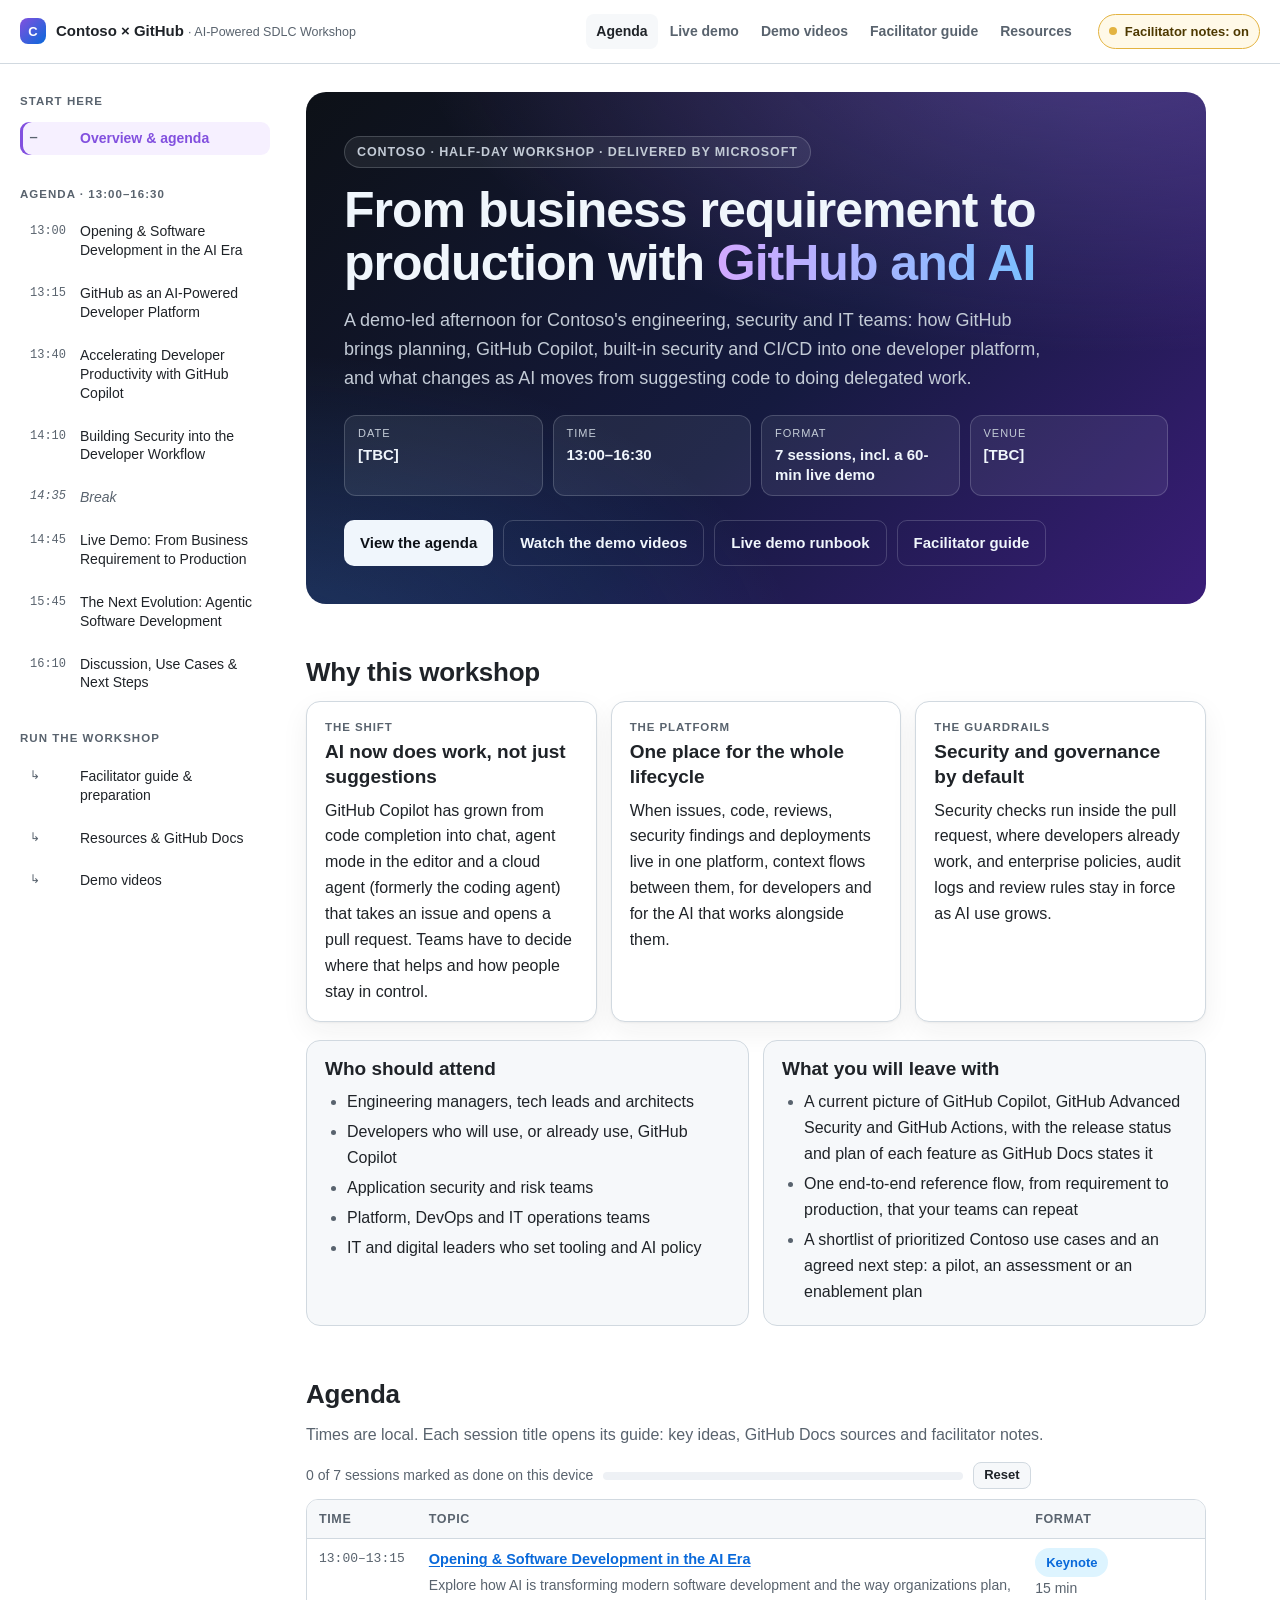
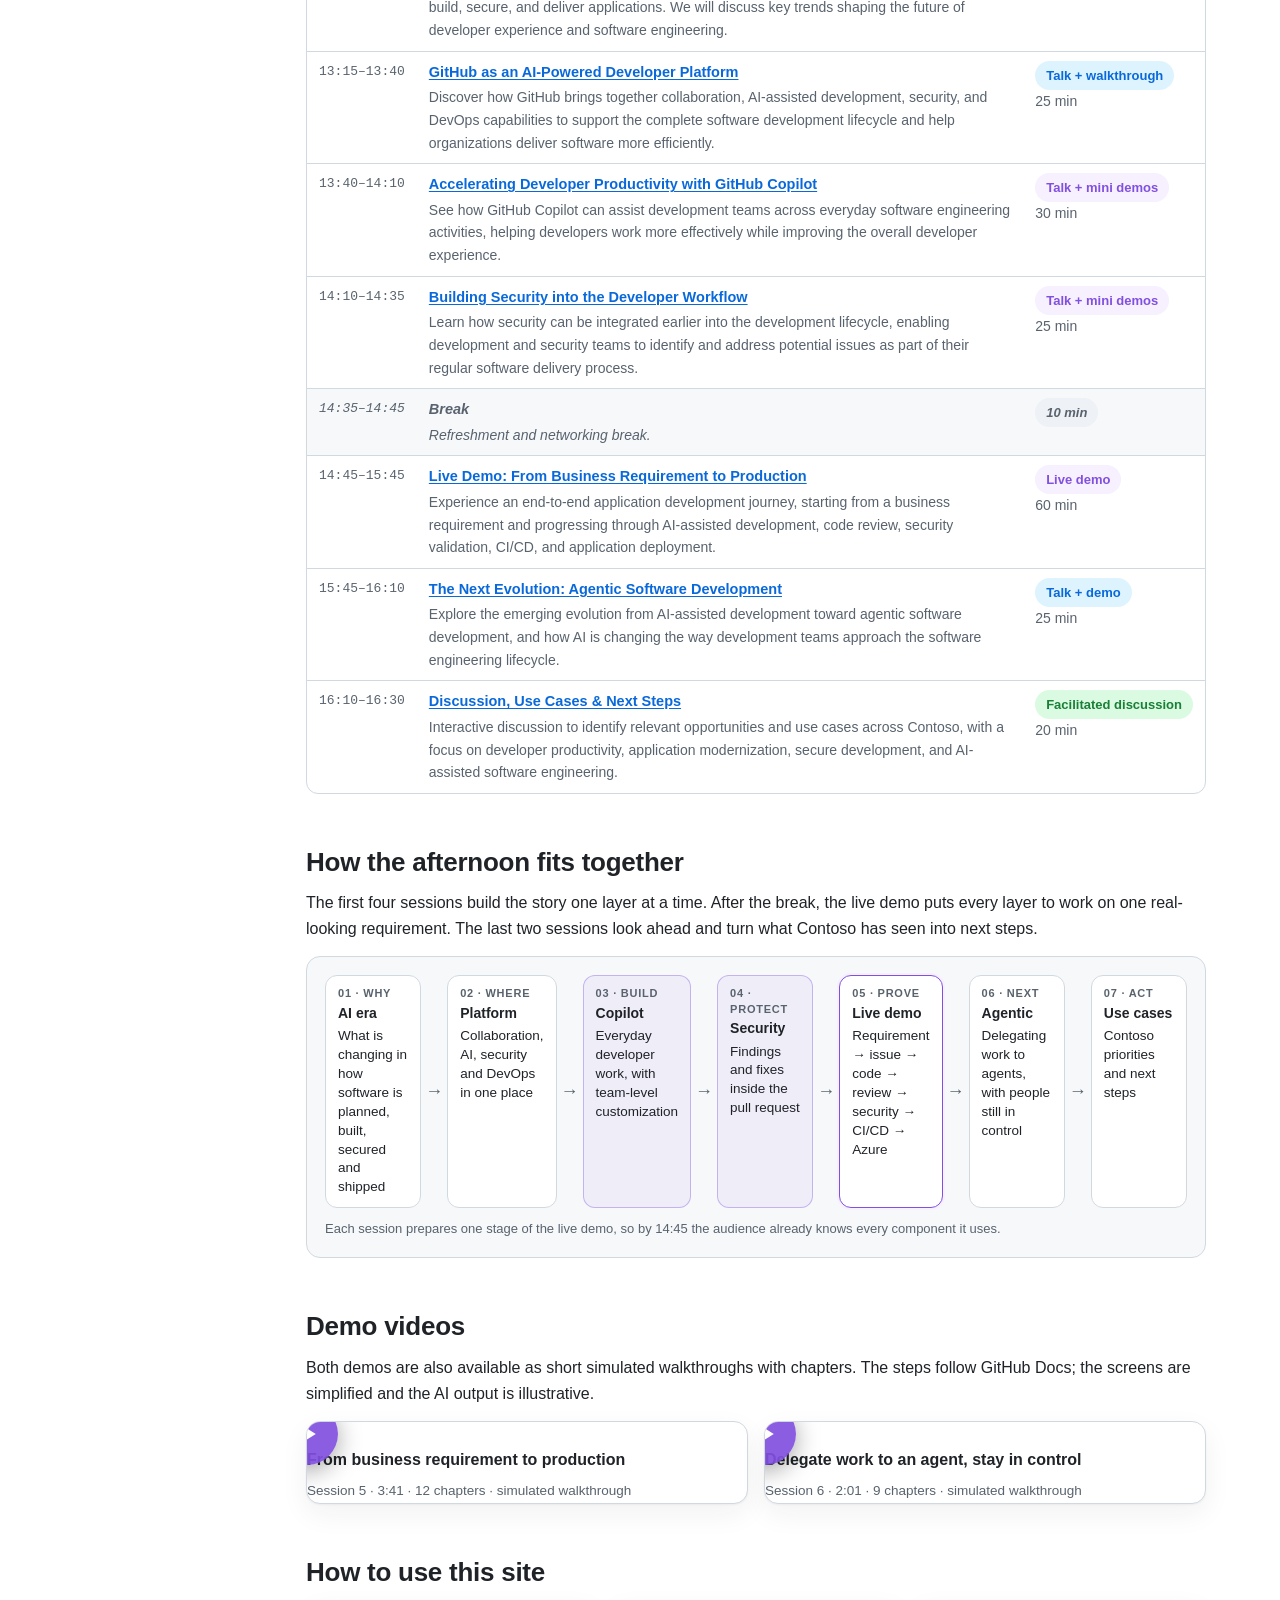
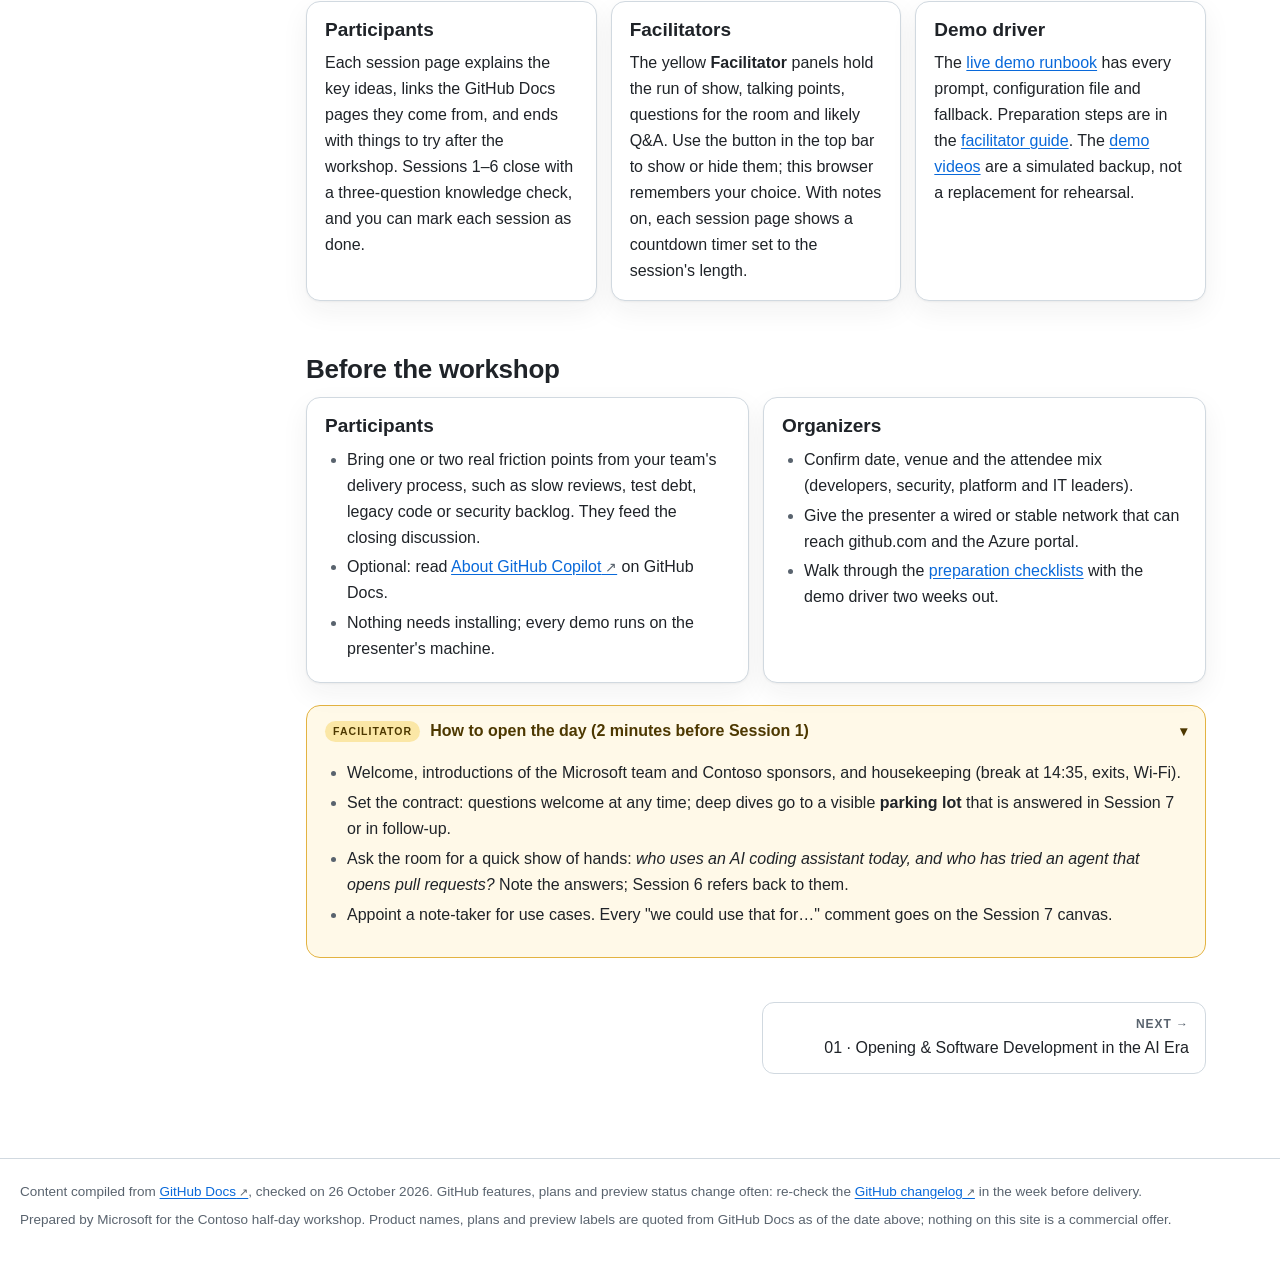
==== commit 7ef43246: "Add demo videos and interactive features" ====
--- a/index.html
+++ b/index.html
@@ -5,335 +5,11 @@
 <meta content="light dark" name="color-scheme"/>
 <title>Overview &amp; agenda · Contoso × GitHub Workshop</title>
 <meta content="Half-day GitHub workshop for Contoso: agenda, session guides, live demo runbook and facilitator notes." name="description"/>
-<style>
-:root{
-  color-scheme: light;
-  --bg:#ffffff; --surface:#f6f8fa; --surface-2:#eef1f5; --fg:#1f2328; --muted:#59636e; --border:#d1d9e0;
-  --accent:#8250df; --accent-soft:#f6f0ff; --accent-2:#0969da; --accent-2-soft:#ddf4ff;
-  --ok:#1a7f37; --ok-soft:#dafbe1; --warn:#9a6700; --warn-soft:#fff8c5; --danger:#cf222e; --danger-soft:#ffebe9;
-  --on-accent:#ffffff; --topbar-bg:rgba(255,255,255,.9);
-  --fac-bg:#fff9e8; --fac-border:#e3b341; --fac-fg:#4d3800; --fac-chip:#fbe7a6;
-  --hero-a:#0d1117; --hero-b:#151a3f; --hero-c:#3a1d78; --hero-fg:#f0f6fc; --hero-muted:#c3cbd6;
-  --hero-line:rgba(240,246,252,.18); --hero-chip:rgba(240,246,252,.07);
-  --hero-grad-1:#d2a8ff; --hero-grad-2:#79c0ff; --glow-1:rgba(163,113,247,.38); --glow-2:rgba(68,147,248,.26);
-  --code-bg:#0d1117; --code-fg:#e6edf3; --code-muted:#8b949e; --code-key:#ff7b72; --code-str:#a5d6ff; --code-head:#161b22;
-  --lane-gh:rgba(130,80,223,.06); --lane-gh-stroke:rgba(130,80,223,.38); --lane-az:rgba(9,105,218,.06); --lane-az-stroke:rgba(9,105,218,.38);
-  --shadow:0 1px 2px rgba(31,35,40,.05),0 10px 28px rgba(31,35,40,.06);
-  --radius:14px; --max:1440px;
-  --font:"Segoe UI Variable Text","Segoe UI",-apple-system,BlinkMacSystemFont,"Helvetica Neue",Arial,sans-serif;
-  --mono:"Cascadia Code","Cascadia Mono",ui-monospace,SFMono-Regular,Menlo,Consolas,monospace;
-}
-@media (prefers-color-scheme: dark){
-  :root{
-    color-scheme: dark;
-    --bg:#0d1117; --surface:#151b23; --surface-2:#1c2330; --fg:#e6edf3; --muted:#9198a1; --border:#30363d;
-    --accent:#a371f7; --accent-soft:rgba(163,113,247,.14); --accent-2:#4493f8; --accent-2-soft:rgba(68,147,248,.14);
-    --ok:#3fb950; --ok-soft:rgba(63,185,80,.14); --warn:#d29922; --warn-soft:rgba(210,153,34,.14); --danger:#f85149; --danger-soft:rgba(248,81,73,.14);
-    --on-accent:#0d1117; --topbar-bg:rgba(13,17,23,.88);
-    --fac-bg:rgba(210,153,34,.08); --fac-border:rgba(210,153,34,.55); --fac-fg:#f2cc60; --fac-chip:rgba(210,153,34,.22);
-    --code-bg:#010409; --code-head:#0d1117;
-    --lane-gh:rgba(163,113,247,.09); --lane-gh-stroke:rgba(163,113,247,.42); --lane-az:rgba(68,147,248,.09); --lane-az-stroke:rgba(68,147,248,.42);
-    --shadow:0 0 0 1px rgba(240,246,252,.04);
-  }
-}
-*{box-sizing:border-box}
-html{scroll-behavior:smooth;scroll-padding-block-start:84px}
-body{margin:0;background:var(--bg);color:var(--fg);font-family:var(--font);font-size:16px;line-height:1.62;text-align:start;-webkit-font-smoothing:antialiased}
-a{color:var(--accent-2);text-underline-offset:2px}
-a:hover{text-decoration-thickness:2px}
-code{font-family:var(--mono);font-size:.87em;background:var(--surface-2);padding:.1em .38em;border-radius:6px}
-kbd{font-family:var(--mono);font-size:.82em;border:1px solid var(--border);border-block-end-width:2px;border-radius:6px;padding:.05em .4em;background:var(--surface)}
-img,svg{max-inline-size:100%}
-.skip{position:absolute;inset-inline-start:-9999px;inset-block-start:8px;background:var(--bg);color:var(--fg);padding:8px 12px;border-radius:8px;z-index:60}
-.skip:focus{inset-inline-start:12px}
-
-/* Top bar */
-.topbar{position:sticky;inset-block-start:0;z-index:40;background:var(--topbar-bg);backdrop-filter:saturate(180%) blur(10px);border-block-end:1px solid var(--border)}
-.nav{max-inline-size:var(--max);margin-inline:auto;padding-block:10px;padding-inline:20px;display:flex;align-items:center;gap:16px}
-.brand{display:flex;align-items:center;gap:10px;font-weight:700;color:var(--fg);text-decoration:none;white-space:nowrap;font-size:15px}
-.brand-mark{inline-size:26px;block-size:26px;border-radius:8px;background:linear-gradient(135deg,var(--accent),var(--accent-2));display:inline-grid;place-items:center;color:#fff;font-size:13px;font-weight:800}
-.brand small{color:var(--muted);font-weight:500}
-.nav ul{list-style:none;display:flex;gap:2px;margin:0;margin-inline-start:auto;padding:0;overflow-x:auto}
-.nav li a{display:block;padding-block:6px;padding-inline:10px;border-radius:8px;color:var(--muted);text-decoration:none;font-size:14px;font-weight:550;white-space:nowrap}
-.nav li a:hover,.nav li a[aria-current="page"]{background:var(--surface);color:var(--fg)}
-.fac-toggle{display:none;align-items:center;gap:8px;border:1px solid var(--fac-border);background:var(--fac-bg);color:var(--fac-fg);font:inherit;font-size:13px;font-weight:650;padding-block:6px;padding-inline:10px;border-radius:999px;cursor:pointer;white-space:nowrap}
-.js .fac-toggle{display:inline-flex}
-.fac-toggle .dot{inline-size:8px;block-size:8px;border-radius:50%;background:var(--fac-border)}
-.fac-off .fac-toggle{border-color:var(--border);background:var(--surface);color:var(--muted)}
-.fac-off .fac-toggle .dot{background:var(--border)}
-.fac-off .facilitator{display:none}
-
-/* Layout */
-.layout{max-inline-size:var(--max);margin-inline:auto;display:grid;grid-template-columns:270px minmax(0,1fr) 220px;gap:36px;padding-inline:20px}
-.sidebar{position:sticky;inset-block-start:58px;align-self:start;max-block-size:calc(100vh - 58px);overflow-y:auto;padding-block:24px 40px;font-size:14px}
-.sidebar h2{font-size:11.5px;text-transform:uppercase;letter-spacing:.09em;color:var(--muted);margin-block:0 10px;margin-inline:0}
-.sidebar ol{list-style:none;margin:0 0 22px;padding:0;display:grid;gap:2px}
-.sidebar a{display:grid;grid-template-columns:44px minmax(0,1fr);gap:6px;padding-block:7px;padding-inline:10px;border-radius:9px;color:var(--fg);text-decoration:none;line-height:1.35}
-.sidebar a:hover{background:var(--surface)}
-.sidebar a[aria-current="page"]{background:var(--accent-soft);color:var(--accent);font-weight:650;box-shadow:inset 3px 0 0 var(--accent)}
-.sidebar .t{font-family:var(--mono);font-size:12px;color:var(--muted);padding-block-start:1px}
-.sidebar .brk{display:grid;grid-template-columns:44px minmax(0,1fr);gap:6px;padding-block:5px;padding-inline:10px;color:var(--muted);font-style:italic}
-.toc{position:sticky;inset-block-start:58px;align-self:start;padding-block:28px;font-size:13px;max-block-size:calc(100vh - 58px);overflow-y:auto}
-.toc h2{font-size:11.5px;text-transform:uppercase;letter-spacing:.09em;color:var(--muted);margin-block:0 8px;margin-inline:0}
-.toc ol{list-style:none;margin:0;padding:0;border-inline-start:1px solid var(--border)}
-.toc a{display:block;padding-block:4px;padding-inline:12px;color:var(--muted);text-decoration:none;line-height:1.35}
-.toc a:hover{color:var(--fg)}
-main{min-inline-size:0;padding-block:28px 64px}
-.content{max-inline-size:900px}
-@media (max-width:1360px){.layout{grid-template-columns:250px minmax(0,1fr)}.toc{display:none}}
-@media (max-width:860px){
-  .layout{grid-template-columns:minmax(0,1fr);gap:0}
-  .sidebar{position:static;max-block-size:none;padding-block:12px 0;border-block-end:1px solid var(--border)}
-  .sidebar details:not([open]) ol{display:none}
-  .nav ul{display:none}
-}
-.sidebar details summary{display:none}
-@media (max-width:860px){.sidebar details summary{display:block;cursor:pointer;font-weight:650;padding-block:8px}}
-
-/* Typography */
-h1{font-size:clamp(30px,3.6vw,42px);line-height:1.12;letter-spacing:-.02em;margin-block:6px 14px;margin-inline:0;font-weight:750}
-h2{font-size:26px;line-height:1.25;letter-spacing:-.01em;margin-block:46px 12px;margin-inline:0;padding-block-start:6px;font-weight:700}
-h3{font-size:19px;line-height:1.3;margin-block:28px 8px;margin-inline:0;font-weight:680}
-h4{font-size:16px;margin-block:20px 6px;margin-inline:0}
-p{margin-block:0 14px}
-ul,ol{margin-block:0 14px;padding-inline-start:22px}
-li{margin-block:4px}
-li::marker{color:var(--muted)}
-hr{border:0;border-block-start:1px solid var(--border);margin-block:36px}
-.lede{font-size:18px;color:var(--muted);max-inline-size:70ch}
-.muted{color:var(--muted)}
-.small{font-size:14px}
-.crumbs{font-size:13.5px;color:var(--muted);margin-block-end:6px}
-.crumbs a{color:var(--muted)}
-
-/* Chips & badges */
-.chips{display:flex;flex-wrap:wrap;gap:8px;margin-block:4px 18px}
-.chip{display:inline-flex;align-items:center;gap:6px;font-size:13px;font-weight:600;border:1px solid var(--border);background:var(--surface);color:var(--fg);padding-block:3px;padding-inline:10px;border-radius:999px;white-space:nowrap}
-.chip.time{font-family:var(--mono);font-size:12.5px}
-.chip.talk{background:var(--accent-2-soft);border-color:transparent;color:var(--accent-2)}
-.chip.demo{background:var(--accent-soft);border-color:transparent;color:var(--accent)}
-.chip.disc{background:var(--ok-soft);border-color:transparent;color:var(--ok)}
-.chip.brk{background:var(--surface-2);border-color:transparent;color:var(--muted)}
-.st{display:inline-block;font-size:11px;font-weight:700;letter-spacing:.04em;text-transform:uppercase;padding-block:1px;padding-inline:7px;border-radius:999px;vertical-align:2px;white-space:nowrap}
-.st.ga{background:var(--ok-soft);color:var(--ok)}
-.st.pv{background:var(--warn-soft);color:var(--warn)}
-.st.plan{background:var(--accent-2-soft);color:var(--accent-2)}
-.st.ret{background:var(--danger-soft);color:var(--danger)}
-.num{display:inline-grid;place-items:center;inline-size:34px;block-size:34px;border-radius:10px;background:linear-gradient(135deg,var(--accent),var(--accent-2));color:#fff;font-weight:800;font-size:15px;margin-inline-end:4px}
-
-/* Cards & grids */
-.grid{display:grid;gap:14px;margin-block:8px 18px}
-.g2{grid-template-columns:repeat(2,minmax(0,1fr))}
-.g3{grid-template-columns:repeat(3,minmax(0,1fr))}
-.g4{grid-template-columns:repeat(4,minmax(0,1fr))}
-@media (max-width:980px){.g3,.g4{grid-template-columns:repeat(2,minmax(0,1fr))}}
-@media (max-width:640px){.g2,.g3,.g4{grid-template-columns:minmax(0,1fr)}}
-.card{background:var(--bg);border:1px solid var(--border);border-radius:var(--radius);padding-block:16px;padding-inline:18px;box-shadow:var(--shadow)}
-.card h3,.card h4{margin-block-start:0}
-.card p:last-child,.card ul:last-child{margin-block-end:0}
-.card .k{font-size:11.5px;text-transform:uppercase;letter-spacing:.08em;color:var(--muted);font-weight:700;margin-block-end:4px}
-.card.soft{background:var(--surface);box-shadow:none}
-.card.accent{border-color:var(--lane-gh-stroke);background:var(--lane-gh)}
-.card.blue{border-color:var(--lane-az-stroke);background:var(--lane-az)}
-a.card{display:block;color:inherit;text-decoration:none}
-a.card:hover{border-color:var(--accent)}
-
-/* Glance */
-.glance{display:grid;grid-template-columns:minmax(0,1.2fr) minmax(0,1fr);gap:14px;margin-block:6px 26px}
-@media (max-width:760px){.glance{grid-template-columns:minmax(0,1fr)}}
-.glance .card ul{padding-inline-start:18px}
-.keymsg{font-size:17px;font-weight:600;line-height:1.45;margin:0}
-
-/* Callouts */
-.callout{border:1px solid var(--border);border-inline-start:4px solid var(--accent-2);background:var(--surface);border-radius:10px;padding-block:12px;padding-inline:16px;margin-block:14px 18px}
-.callout p:last-child,.callout ul:last-child{margin-block-end:0}
-.callout .h{font-weight:700;display:block;margin-block-end:4px}
-.callout.tip{border-inline-start-color:var(--ok)}
-.callout.warn{border-inline-start-color:var(--warn);background:var(--warn-soft)}
-.callout.danger{border-inline-start-color:var(--danger);background:var(--danger-soft)}
-.callout.docs{border-inline-start-color:var(--accent)}
-
-/* Facilitator panels */
-.facilitator{border:1px solid var(--fac-border);background:var(--fac-bg);border-radius:var(--radius);margin-block:22px 26px;padding-block:0;padding-inline:0}
-.facilitator > summary{list-style:none;cursor:pointer;padding-block:12px;padding-inline:18px;font-weight:700;color:var(--fac-fg);display:flex;align-items:center;gap:10px}
-.facilitator > summary::-webkit-details-marker{display:none}
-.facilitator > summary::before{content:"FACILITATOR";font-size:10.5px;letter-spacing:.1em;background:var(--fac-chip);color:var(--fac-fg);padding-block:2px;padding-inline:8px;border-radius:999px}
-.facilitator > summary::after{content:"\25BE";margin-inline-start:auto;font-size:14px;transition:transform .15s}
-.facilitator:not([open]) > summary::after{transform:rotate(-90deg)}
-.facilitator .fbody{padding-block:0 16px;padding-inline:18px}
-.facilitator h4{margin-block-start:14px;color:var(--fac-fg)}
-.facilitator table{background:var(--bg)}
-
-/* Tables */
-.tablewrap{overflow-x:auto;margin-block:8px 20px;border:1px solid var(--border);border-radius:12px}
-table{border-collapse:collapse;inline-size:100%;font-size:14.5px}
-th,td{text-align:start;vertical-align:top;padding-block:9px;padding-inline:12px;border-block-end:1px solid var(--border)}
-thead th{background:var(--surface);font-size:12.5px;text-transform:uppercase;letter-spacing:.05em;color:var(--muted);font-weight:700;white-space:nowrap}
-tbody tr:last-child td{border-block-end:0}
-td.t{font-family:var(--mono);font-size:13px;white-space:nowrap;color:var(--muted)}
-tr.break td{background:var(--surface);color:var(--muted);font-style:italic}
-.agenda td:nth-child(2) a{font-weight:650}
-.agenda td p{margin:2px 0 0;color:var(--muted);font-size:14px}
-
-/* Steps (runbook) */
-.steps{list-style:none;counter-reset:s;padding:0;margin-block:8px 18px;display:grid;gap:10px}
-.steps > li{counter-increment:s;position:relative;padding-block:12px;padding-inline:56px 16px;border:1px solid var(--border);border-radius:12px;background:var(--bg);margin:0}
-.steps > li::before{content:counter(s);position:absolute;inset-inline-start:14px;inset-block-start:12px;inline-size:28px;block-size:28px;border-radius:8px;background:var(--surface-2);display:grid;place-items:center;font-weight:750;font-size:14px;color:var(--fg)}
-.steps > li > :last-child{margin-block-end:0}
-.steps .expect{display:block;margin-block-start:6px;font-size:14px;color:var(--ok)}
-.steps .expect::before{content:"\2713  Expect: ";font-weight:700}
-
-/* Acts (demo) */
-.act{border:1px solid var(--border);border-radius:var(--radius);margin-block:26px;overflow:hidden;box-shadow:var(--shadow)}
-.act-head{display:flex;flex-wrap:wrap;align-items:center;gap:10px 14px;padding-block:14px;padding-inline:18px;background:var(--surface);border-block-end:1px solid var(--border)}
-.act-head h3{margin:0;font-size:19px}
-.act-head .chip{margin-inline-start:auto}
-.act-body{padding-block:14px 4px;padding-inline:18px}
-
-/* Prompt blocks */
-.prompt{border:1px solid var(--lane-gh-stroke);background:var(--lane-gh);border-radius:12px;padding-block:10px;padding-inline:14px;margin-block:10px 16px}
-.prompt .lbl{display:block;font-size:11.5px;letter-spacing:.08em;text-transform:uppercase;font-weight:700;color:var(--accent);margin-block-end:4px}
-.prompt p{margin:0;font-family:var(--mono);font-size:14px;line-height:1.55;white-space:pre-wrap}
-
-/* Code */
-figure.code{margin-block:10px 18px;margin-inline:0;border-radius:12px;overflow:hidden;border:1px solid var(--border);background:var(--code-bg)}
-figure.code figcaption{display:flex;align-items:center;gap:10px;background:var(--code-head);color:var(--code-muted);font-family:var(--mono);font-size:12.5px;padding-block:7px;padding-inline:14px;border-block-end:1px solid rgba(240,246,252,.1)}
-figure.code figcaption .src{margin-inline-start:auto;font-family:var(--font);font-size:12px}
-figure.code figcaption .src a{color:var(--code-str)}
-figure.code pre{margin:0;padding-block:14px;padding-inline:16px;overflow-x:auto;color:var(--code-fg);font-family:var(--mono);font-size:13px;line-height:1.55;background:transparent}
-figure.code code{background:none;padding:0;font-size:inherit;color:inherit}
-.copy{border:1px solid rgba(240,246,252,.2);background:transparent;color:var(--code-fg);font:inherit;font-size:12px;border-radius:6px;padding-block:2px;padding-inline:8px;cursor:pointer}
-.copy:hover{background:rgba(240,246,252,.1)}
-.y-c{color:var(--code-muted)} .y-k{color:var(--code-key)} .y-s{color:var(--code-str)}
-
-/* Diagrams */
-.diagram{border:1px solid var(--border);border-radius:var(--radius);background:var(--surface);padding-block:18px;padding-inline:18px;margin-block:12px 20px;margin-inline:0;overflow-x:auto}
-.diagram figcaption{font-size:13px;color:var(--muted);margin-block-start:10px}
-.flow{display:flex;align-items:stretch;gap:0;min-inline-size:720px}
-.flow .node{flex:1 1 0;background:var(--bg);border:1px solid var(--border);border-radius:12px;padding-block:10px;padding-inline:12px;font-size:13.5px;line-height:1.4}
-.flow .node b{display:block;font-size:14px;margin-block-end:4px}
-.flow .node .tag{display:block;font-size:11px;text-transform:uppercase;letter-spacing:.07em;color:var(--muted);font-weight:700;margin-block-end:2px}
-.flow .node ul{margin:0;padding-inline-start:16px;font-size:13px}
-.flow .node.gh{border-color:var(--lane-gh-stroke);background:var(--lane-gh)}
-.flow .node.az{border-color:var(--lane-az-stroke);background:var(--lane-az)}
-.flow .node.hl{border-color:var(--accent);box-shadow:0 0 0 2px var(--accent-soft)}
-.flow .arrow{flex:0 0 26px;display:grid;place-items:center;color:var(--muted);font-size:18px}
-.pillars{display:grid;grid-template-columns:repeat(5,minmax(0,1fr));gap:10px;min-inline-size:760px}
-.pillar{background:var(--bg);border:1px solid var(--border);border-radius:12px;padding-block:12px;padding-inline:12px;font-size:13.5px}
-.pillar h4{margin-block:0 6px;font-size:14.5px}
-.pillar ul{margin:0;padding-inline-start:16px}
-.pillar.ai{border-color:var(--lane-gh-stroke);background:var(--lane-gh)}
-.foundation{grid-column:1 / -1;background:var(--surface-2);border:1px dashed var(--border);border-radius:12px;padding-block:10px;padding-inline:14px;font-size:13.5px;text-align:center}
-.ladder{display:grid;grid-template-columns:repeat(5,minmax(0,1fr));gap:8px;align-items:end;min-inline-size:760px}
-.rung{border:1px solid var(--border);border-radius:12px;background:var(--bg);padding-block:10px;padding-inline:12px;font-size:13.5px}
-.rung b{display:block}
-.rung .lvl{font-size:11px;letter-spacing:.08em;text-transform:uppercase;color:var(--muted);font-weight:700}
-.rung.r1{min-block-size:120px}.rung.r2{min-block-size:150px}.rung.r3{min-block-size:180px}.rung.r4{min-block-size:210px;border-color:var(--lane-gh-stroke);background:var(--lane-gh)}.rung.r5{min-block-size:240px;border-color:var(--accent);background:var(--accent-soft)}
-.arch{display:grid;grid-template-columns:minmax(0,1.3fr) 46px minmax(0,1fr);gap:0;align-items:stretch;min-inline-size:680px}
-.lane{border-radius:14px;padding-block:12px;padding-inline:12px;border:1.5px dashed var(--lane-gh-stroke);background:var(--lane-gh)}
-.lane.az{border-color:var(--lane-az-stroke);background:var(--lane-az)}
-.lane > .lt{font-size:11.5px;letter-spacing:.09em;text-transform:uppercase;font-weight:750;color:var(--muted);margin-block-end:8px;display:block}
-.lane .boxes{display:grid;gap:8px}
-.lane .box{background:var(--bg);border:1px solid var(--border);border-radius:10px;padding-block:8px;padding-inline:10px;font-size:13px;line-height:1.35;display:flex;gap:10px;align-items:center}
-.lane .box b{display:block;font-size:13.5px}
-.lane .box .ic{flex:0 0 36px;inline-size:36px;block-size:36px;display:grid;place-items:center}
-.lane .box .ic svg{inline-size:36px;block-size:36px}
-.lane .box .gnum{flex:0 0 26px;inline-size:26px;block-size:26px;border-radius:8px;display:grid;place-items:center;font-weight:800;font-size:12.5px;background:var(--accent-soft);color:var(--accent)}
-.bridge{display:grid;place-items:center;text-align:center;font-size:11.5px;color:var(--muted);padding-inline:4px}
-.bridge span{display:block;writing-mode:vertical-rl;transform:rotate(180deg);letter-spacing:.06em;font-weight:700}
-
-/* Hero (home) */
-.hero{background:radial-gradient(1100px 520px at 88% -12%,var(--glow-1),transparent 62%),radial-gradient(900px 520px at -5% 112%,var(--glow-2),transparent 60%),linear-gradient(135deg,var(--hero-a),var(--hero-b) 55%,var(--hero-c));color:var(--hero-fg);border-radius:20px;padding-block:44px 38px;padding-inline:38px;margin-block:0 26px}
-.hero .eyebrow{display:inline-block;font-size:12.5px;font-weight:650;letter-spacing:.07em;text-transform:uppercase;color:var(--hero-muted);background:var(--hero-chip);border:1px solid var(--hero-line);padding-block:5px;padding-inline:12px;border-radius:999px;margin:0 0 16px}
-.hero h1{color:var(--hero-fg);font-size:clamp(32px,4.2vw,50px);line-height:1.06;margin-block:0 16px}
-.grad{background:linear-gradient(90deg,var(--hero-grad-1),var(--hero-grad-2));-webkit-background-clip:text;background-clip:text;color:transparent}
-.hero .lede{color:var(--hero-muted);font-size:18px}
-.facts{display:grid;grid-template-columns:repeat(4,minmax(0,1fr));gap:10px;margin-block:22px 24px;margin-inline:0}
-@media (max-width:760px){.facts{grid-template-columns:repeat(2,minmax(0,1fr))}.hero{padding-inline:22px}}
-.facts div{background:var(--hero-chip);border:1px solid var(--hero-line);border-radius:12px;padding-block:9px;padding-inline:13px}
-.facts dt{font-size:11px;text-transform:uppercase;letter-spacing:.09em;color:var(--hero-muted);margin:0}
-.facts dd{margin:2px 0 0;font-weight:650;font-size:15px;line-height:1.35}
-.cta-row{display:flex;flex-wrap:wrap;gap:10px}
-.btn{display:inline-flex;align-items:center;gap:8px;padding-block:10px;padding-inline:16px;border-radius:10px;font-weight:650;text-decoration:none;font-size:15px}
-.btn.primary{background:var(--hero-fg);color:var(--hero-a)}
-.btn.ghost{color:var(--hero-fg);border:1px solid var(--hero-line)}
-
-/* Checklists */
-.check{list-style:none;padding:0;margin-block:6px 18px;display:grid;gap:6px}
-.check li{display:grid;grid-template-columns:22px minmax(0,1fr);gap:8px;align-items:start;margin:0;padding-block:6px;padding-inline:10px;border:1px solid var(--border);border-radius:9px;background:var(--bg)}
-.check input{margin-block-start:4px;accent-color:var(--accent)}
-.check li.done{background:var(--ok-soft);border-color:transparent}
-
-/* Sources */
-.sources{border-block-start:1px solid var(--border);margin-block-start:40px;padding-block-start:8px}
-.sources ul{columns:2;column-gap:28px;font-size:14px;padding-inline-start:18px}
-@media (max-width:760px){.sources ul{columns:1}}
-.sources li{break-inside:avoid}
-.ext::after{content:" \2197";font-size:.85em;color:var(--muted)}
-
-/* Pager */
-.pager{display:grid;grid-template-columns:repeat(2,minmax(0,1fr));gap:12px;margin-block-start:44px}
-.pager a{display:block;border:1px solid var(--border);border-radius:12px;padding-block:12px;padding-inline:16px;text-decoration:none;color:var(--fg)}
-.pager a:hover{border-color:var(--accent)}
-.pager .d{display:block;font-size:12px;text-transform:uppercase;letter-spacing:.08em;color:var(--muted);font-weight:700}
-.pager .next{text-align:end;grid-column:2}
-
-/* Worksheet */
-.canvas{display:grid;grid-template-columns:repeat(2,minmax(0,1fr));gap:12px;margin-block:10px 20px}
-@media (max-width:760px){.canvas{grid-template-columns:minmax(0,1fr)}}
-.canvas .cell{border:1px solid var(--border);border-radius:12px;padding-block:12px;padding-inline:14px;min-block-size:120px;background:var(--bg)}
-.canvas .cell b{display:block;margin-block-end:4px}
-.canvas .cell p{font-size:14px;color:var(--muted);margin:0}
-.matrix{display:grid;grid-template-columns:28px repeat(2,minmax(0,1fr));grid-template-rows:repeat(2,minmax(110px,auto)) 28px;gap:8px;margin-block:10px 20px;max-inline-size:640px}
-.matrix .q{border:1px solid var(--border);border-radius:12px;padding-block:10px;padding-inline:12px;font-size:13.5px;background:var(--bg)}
-.matrix .q b{display:block}
-.matrix .q.best{border-color:var(--ok);background:var(--ok-soft)}
-.matrix .ax{display:grid;place-items:center;font-size:11.5px;color:var(--muted);font-weight:700;letter-spacing:.06em;text-transform:uppercase}
-.matrix .ax.y{writing-mode:vertical-rl;transform:rotate(180deg);grid-row:1 / 3;grid-column:1}
-.matrix .ax.x{grid-column:2 / 4;grid-row:3}
-
-footer.site{border-block-start:1px solid var(--border);margin-block-start:20px}
-footer.site .inner{max-inline-size:var(--max);margin-inline:auto;padding-block:22px 36px;padding-inline:20px;font-size:13.5px;color:var(--muted);display:grid;gap:6px}
-
-@media print{
-  .topbar,.sidebar,.toc,.pager,.fac-toggle,.copy{display:none !important}
-  .layout{display:block}
-  .facilitator{break-inside:avoid}
-  .hero{background:none;color:var(--fg);border:1px solid var(--border)}
-  .hero h1,.hero .lede,.facts dd,.facts dt{color:var(--fg)}
-  a{color:var(--fg)}
-}
-
-</style>
+<link href="assets/site.css?v=2" rel="stylesheet"/>
 <script>
-(function(){
-  var d=document.documentElement; d.classList.add('js');
-  var KEY='contoso-ws-fac';
-  try{ if(localStorage.getItem(KEY)==='off'){ d.classList.add('fac-off'); } }catch(e){}
-  document.addEventListener('DOMContentLoaded',function(){
-    var b=document.querySelector('.fac-toggle');
-    function label(){ var off=d.classList.contains('fac-off'); b.setAttribute('aria-pressed', off?'false':'true'); b.querySelector('.lbl').textContent= off?'Facilitator notes: off':'Facilitator notes: on'; }
-    if(b){ label(); b.addEventListener('click',function(){ d.classList.toggle('fac-off'); try{localStorage.setItem(KEY, d.classList.contains('fac-off')?'off':'on');}catch(e){} label(); }); }
-    document.querySelectorAll('figure.code').forEach(function(f){
-      var cap=f.querySelector('figcaption'); var pre=f.querySelector('pre'); if(!cap||!pre){return;}
-      var btn=document.createElement('button'); btn.type='button'; btn.className='copy'; btn.textContent='Copy';
-      btn.addEventListener('click',function(){
-        var t=pre.innerText;
-        var p=(navigator.clipboard&&navigator.clipboard.writeText)?navigator.clipboard.writeText(t):Promise.reject(new Error('no clipboard'));
-        p.then(function(){btn.textContent='Copied';setTimeout(function(){btn.textContent='Copy';},1500);},function(){btn.textContent='Copy failed';});
-      });
-      cap.appendChild(btn);
-    });
-    document.querySelectorAll('.check input[type=checkbox][data-k]').forEach(function(cb){
-      var k='contoso-ws-ck-'+cb.getAttribute('data-k');
-      try{ if(localStorage.getItem(k)==='1'){cb.checked=true;} }catch(e){}
-      function upd(){ var li=cb.closest('li'); if(li){li.classList.toggle('done',cb.checked);} }
-      upd();
-      cb.addEventListener('change',function(){ try{localStorage.setItem(k,cb.checked?'1':'0');}catch(e){} upd(); });
-    });
-  });
-})();
+(function(){var d=document.documentElement;d.classList.add('js');try{if(localStorage.getItem('contoso-ws-fac')==='off'){d.classList.add('fac-off');}}catch(e){}})();
 </script>
+<script defer="" src="assets/site.js?v=2"></script>
 </head>
 <body>
 <a class="skip" href="#main">Skip to content</a>
@@ -343,6 +19,7 @@
     <ul>
       <li><a aria-current="page" href="index.html">Agenda</a></li>
       <li><a href="05-live-demo.html">Live demo</a></li>
+      <li><a href="videos.html">Demo videos</a></li>
       <li><a href="facilitator.html">Facilitator guide</a></li>
       <li><a href="resources.html">Resources</a></li>
       
@@ -374,6 +51,7 @@
       <ol>
         <li><a href="facilitator.html"><span class="t">↳</span><span>Facilitator guide &amp; preparation</span></a></li>
         <li><a href="resources.html"><span class="t">↳</span><span>Resources &amp; GitHub Docs</span></a></li>
+        <li><a href="videos.html"><span class="t">↳</span><span>Demo videos</span></a></li>
       </ol>
     </details>
   </aside>
@@ -391,6 +69,7 @@
   </dl>
   <div class="cta-row">
     <a class="btn primary" href="#agenda">View the agenda</a>
+    <a class="btn ghost" href="videos.html">Watch the demo videos</a>
     <a class="btn ghost" href="05-live-demo.html">Live demo runbook</a>
     <a class="btn ghost" href="facilitator.html">Facilitator guide</a>
   </div>
@@ -438,6 +117,7 @@
 
 <h2 id="agenda">Agenda</h2>
 <p class="muted">Times are local. Each session title opens its guide: key ideas, GitHub Docs sources and facilitator notes.</p>
+<div class="agenda-progress" data-total="7"><span class="lbl">0 of 7 sessions marked as done on this device</span><span aria-hidden="true" class="pb"><i></i></span><button class="ibtn sm" data-progress-reset="" type="button">Reset</button></div>
 <div class="tablewrap">
 <table class="agenda">
   <thead><tr><th>Time</th><th>Topic</th><th>Format</th></tr></thead>
@@ -500,19 +180,26 @@
   <figcaption>Each session prepares one stage of the live demo, so by 14:45 the audience already knows every component it uses.</figcaption>
 </figure>
 
+<h2 id="videos">Demo videos</h2>
+<p>Both demos are also available as short simulated walkthroughs with chapters. The steps follow GitHub Docs; the screens are simplified and the AI output is illustrative.</p>
+<div class="vcards">
+  <a class="vcard" href="05-live-demo.html#watch"><span aria-label="Video poster: From business requirement to production" class="ph" role="img" style="background-image:url('videos/live-demo.jpg')"></span><span class="bd"><b>From business requirement to production</b><span>Session 5 · 3:41 · 12 chapters · simulated walkthrough</span></span></a>
+  <a class="vcard" href="06-agentic.html#watch"><span aria-label="Video poster: Delegate work to an agent, stay in control" class="ph" role="img" style="background-image:url('videos/agentic.jpg')"></span><span class="bd"><b>Delegate work to an agent, stay in control</b><span>Session 6 · 2:01 · 9 chapters · simulated walkthrough</span></span></a>
+</div>
+
 <h2 id="how-to-use">How to use this site</h2>
 <div class="grid g3">
   <div class="card">
     <h3>Participants</h3>
-    <p>Each session page explains the key ideas, links the GitHub Docs pages they come from, and ends with things to try after the workshop.</p>
+    <p>Each session page explains the key ideas, links the GitHub Docs pages they come from, and ends with things to try after the workshop. Sessions 1–6 close with a three-question knowledge check, and you can mark each session as done.</p>
   </div>
   <div class="card">
     <h3>Facilitators</h3>
-    <p>The yellow <strong>Facilitator</strong> panels hold the run of show, talking points, questions for the room and likely Q&amp;A. Use the button in the top bar to show or hide them; this browser remembers your choice.</p>
+    <p>The yellow <strong>Facilitator</strong> panels hold the run of show, talking points, questions for the room and likely Q&amp;A. Use the button in the top bar to show or hide them; this browser remembers your choice. With notes on, each session page shows a countdown timer set to the session's length.</p>
   </div>
   <div class="card">
     <h3>Demo driver</h3>
-    <p>The <a href="05-live-demo.html">live demo runbook</a> has every prompt, configuration file and fallback. Preparation steps are in the <a href="facilitator.html">facilitator guide</a>.</p>
+    <p>The <a href="05-live-demo.html">live demo runbook</a> has every prompt, configuration file and fallback. Preparation steps are in the <a href="facilitator.html">facilitator guide</a>. The <a href="videos.html">demo videos</a> are a simulated backup, not a replacement for rehearsal.</p>
   </div>
 </div>
 
@@ -550,7 +237,7 @@
 <nav aria-label="Previous and next" class="pager"><a class="next" href="01-ai-era.html"><span class="d">Next →</span>01 · Opening &amp; Software Development in the AI Era</a></nav>
     </div>
   </main>
-  <nav aria-label="On this page" class="toc"><h2>On this page</h2><ol><li><a href="#why">Why this workshop</a></li><li><a href="#agenda">Agenda</a></li><li><a href="#storyline">How the afternoon fits together</a></li><li><a href="#how-to-use">How to use this site</a></li><li><a href="#before">Before the workshop</a></li></ol></nav>
+  <nav aria-label="On this page" class="toc"><h2>On this page</h2><ol><li><a href="#why">Why this workshop</a></li><li><a href="#agenda">Agenda</a></li><li><a href="#storyline">How the afternoon fits together</a></li><li><a href="#videos">Demo videos</a></li><li><a href="#how-to-use">How to use this site</a></li><li><a href="#before">Before the workshop</a></li></ol></nav>
 </div>
 <footer class="site">
   <div class="inner">
--- a/assets/site.css
+++ b/assets/site.css
@@ -0,0 +1,448 @@
+:root{
+  color-scheme: light;
+  --bg:#ffffff; --surface:#f6f8fa; --surface-2:#eef1f5; --fg:#1f2328; --muted:#59636e; --border:#d1d9e0;
+  --accent:#8250df; --accent-soft:#f6f0ff; --accent-2:#0969da; --accent-2-soft:#ddf4ff;
+  --ok:#1a7f37; --ok-soft:#dafbe1; --warn:#9a6700; --warn-soft:#fff8c5; --danger:#cf222e; --danger-soft:#ffebe9;
+  --on-accent:#ffffff; --topbar-bg:rgba(255,255,255,.9);
+  --fac-bg:#fff9e8; --fac-border:#e3b341; --fac-fg:#4d3800; --fac-chip:#fbe7a6;
+  --hero-a:#0d1117; --hero-b:#151a3f; --hero-c:#3a1d78; --hero-fg:#f0f6fc; --hero-muted:#c3cbd6;
+  --hero-line:rgba(240,246,252,.18); --hero-chip:rgba(240,246,252,.07);
+  --hero-grad-1:#d2a8ff; --hero-grad-2:#79c0ff; --glow-1:rgba(163,113,247,.38); --glow-2:rgba(68,147,248,.26);
+  --code-bg:#0d1117; --code-fg:#e6edf3; --code-muted:#8b949e; --code-key:#ff7b72; --code-str:#a5d6ff; --code-head:#161b22;
+  --lane-gh:rgba(130,80,223,.06); --lane-gh-stroke:rgba(130,80,223,.38); --lane-az:rgba(9,105,218,.06); --lane-az-stroke:rgba(9,105,218,.38);
+  --shadow:0 1px 2px rgba(31,35,40,.05),0 10px 28px rgba(31,35,40,.06);
+  --radius:14px; --max:1440px;
+  --font:"Segoe UI Variable Text","Segoe UI",-apple-system,BlinkMacSystemFont,"Helvetica Neue",Arial,sans-serif;
+  --mono:"Cascadia Code","Cascadia Mono",ui-monospace,SFMono-Regular,Menlo,Consolas,monospace;
+}
+@media (prefers-color-scheme: dark){
+  :root{
+    color-scheme: dark;
+    --bg:#0d1117; --surface:#151b23; --surface-2:#1c2330; --fg:#e6edf3; --muted:#9198a1; --border:#30363d;
+    --accent:#a371f7; --accent-soft:rgba(163,113,247,.14); --accent-2:#4493f8; --accent-2-soft:rgba(68,147,248,.14);
+    --ok:#3fb950; --ok-soft:rgba(63,185,80,.14); --warn:#d29922; --warn-soft:rgba(210,153,34,.14); --danger:#f85149; --danger-soft:rgba(248,81,73,.14);
+    --on-accent:#0d1117; --topbar-bg:rgba(13,17,23,.88);
+    --fac-bg:rgba(210,153,34,.08); --fac-border:rgba(210,153,34,.55); --fac-fg:#f2cc60; --fac-chip:rgba(210,153,34,.22);
+    --code-bg:#010409; --code-head:#0d1117;
+    --lane-gh:rgba(163,113,247,.09); --lane-gh-stroke:rgba(163,113,247,.42); --lane-az:rgba(68,147,248,.09); --lane-az-stroke:rgba(68,147,248,.42);
+    --shadow:0 0 0 1px rgba(240,246,252,.04);
+  }
+}
+*{box-sizing:border-box}
+html{scroll-behavior:smooth;scroll-padding-block-start:84px}
+body{margin:0;background:var(--bg);color:var(--fg);font-family:var(--font);font-size:16px;line-height:1.62;text-align:start;-webkit-font-smoothing:antialiased}
+a{color:var(--accent-2);text-underline-offset:2px}
+a:hover{text-decoration-thickness:2px}
+code{font-family:var(--mono);font-size:.87em;background:var(--surface-2);padding:.1em .38em;border-radius:6px}
+kbd{font-family:var(--mono);font-size:.82em;border:1px solid var(--border);border-block-end-width:2px;border-radius:6px;padding:.05em .4em;background:var(--surface)}
+img,svg{max-inline-size:100%}
+.skip{position:absolute;inset-inline-start:-9999px;inset-block-start:8px;background:var(--bg);color:var(--fg);padding:8px 12px;border-radius:8px;z-index:60}
+.skip:focus{inset-inline-start:12px}
+
+/* Top bar */
+.topbar{position:sticky;inset-block-start:0;z-index:40;background:var(--topbar-bg);backdrop-filter:saturate(180%) blur(10px);border-block-end:1px solid var(--border)}
+.nav{max-inline-size:var(--max);margin-inline:auto;padding-block:10px;padding-inline:20px;display:flex;align-items:center;gap:16px}
+.brand{display:flex;align-items:center;gap:10px;font-weight:700;color:var(--fg);text-decoration:none;white-space:nowrap;font-size:15px}
+.brand-mark{inline-size:26px;block-size:26px;border-radius:8px;background:linear-gradient(135deg,var(--accent),var(--accent-2));display:inline-grid;place-items:center;color:#fff;font-size:13px;font-weight:800}
+.brand small{color:var(--muted);font-weight:500}
+.nav ul{list-style:none;display:flex;gap:2px;margin:0;margin-inline-start:auto;padding:0;overflow-x:auto}
+.nav li a{display:block;padding-block:6px;padding-inline:10px;border-radius:8px;color:var(--muted);text-decoration:none;font-size:14px;font-weight:550;white-space:nowrap}
+.nav li a:hover,.nav li a[aria-current="page"]{background:var(--surface);color:var(--fg)}
+.fac-toggle{display:none;align-items:center;gap:8px;border:1px solid var(--fac-border);background:var(--fac-bg);color:var(--fac-fg);font:inherit;font-size:13px;font-weight:650;padding-block:6px;padding-inline:10px;border-radius:999px;cursor:pointer;white-space:nowrap}
+.js .fac-toggle{display:inline-flex}
+.fac-toggle .dot{inline-size:8px;block-size:8px;border-radius:50%;background:var(--fac-border)}
+.fac-off .fac-toggle{border-color:var(--border);background:var(--surface);color:var(--muted)}
+.fac-off .fac-toggle .dot{background:var(--border)}
+.fac-off .facilitator{display:none}
+
+/* Layout */
+.layout{max-inline-size:var(--max);margin-inline:auto;display:grid;grid-template-columns:270px minmax(0,1fr) 220px;gap:36px;padding-inline:20px}
+.sidebar{position:sticky;inset-block-start:58px;align-self:start;max-block-size:calc(100vh - 58px);overflow-y:auto;padding-block:24px 40px;font-size:14px}
+.sidebar h2{font-size:11.5px;text-transform:uppercase;letter-spacing:.09em;color:var(--muted);margin-block:0 10px;margin-inline:0}
+.sidebar ol{list-style:none;margin:0 0 22px;padding:0;display:grid;gap:2px}
+.sidebar a{display:grid;grid-template-columns:44px minmax(0,1fr);gap:6px;padding-block:7px;padding-inline:10px;border-radius:9px;color:var(--fg);text-decoration:none;line-height:1.35}
+.sidebar a:hover{background:var(--surface)}
+.sidebar a[aria-current="page"]{background:var(--accent-soft);color:var(--accent);font-weight:650;box-shadow:inset 3px 0 0 var(--accent)}
+.sidebar .t{font-family:var(--mono);font-size:12px;color:var(--muted);padding-block-start:1px}
+.sidebar .brk{display:grid;grid-template-columns:44px minmax(0,1fr);gap:6px;padding-block:5px;padding-inline:10px;color:var(--muted);font-style:italic}
+.toc{position:sticky;inset-block-start:58px;align-self:start;padding-block:28px;font-size:13px;max-block-size:calc(100vh - 58px);overflow-y:auto}
+.toc h2{font-size:11.5px;text-transform:uppercase;letter-spacing:.09em;color:var(--muted);margin-block:0 8px;margin-inline:0}
+.toc ol{list-style:none;margin:0;padding:0;border-inline-start:1px solid var(--border)}
+.toc a{display:block;padding-block:4px;padding-inline:12px;color:var(--muted);text-decoration:none;line-height:1.35}
+.toc a:hover{color:var(--fg)}
+main{min-inline-size:0;padding-block:28px 64px}
+.content{max-inline-size:900px}
+@media (max-width:1360px){.layout{grid-template-columns:250px minmax(0,1fr)}.toc{display:none}}
+@media (max-width:860px){
+  .layout{grid-template-columns:minmax(0,1fr);gap:0}
+  .sidebar{position:static;max-block-size:none;padding-block:12px 0;border-block-end:1px solid var(--border)}
+  .sidebar details:not([open]) ol{display:none}
+  .nav ul{display:none}
+}
+.sidebar details summary{display:none}
+@media (max-width:860px){.sidebar details summary{display:block;cursor:pointer;font-weight:650;padding-block:8px}}
+
+/* Typography */
+h1{font-size:clamp(30px,3.6vw,42px);line-height:1.12;letter-spacing:-.02em;margin-block:6px 14px;margin-inline:0;font-weight:750}
+h2{font-size:26px;line-height:1.25;letter-spacing:-.01em;margin-block:46px 12px;margin-inline:0;padding-block-start:6px;font-weight:700}
+h3{font-size:19px;line-height:1.3;margin-block:28px 8px;margin-inline:0;font-weight:680}
+h4{font-size:16px;margin-block:20px 6px;margin-inline:0}
+p{margin-block:0 14px}
+ul,ol{margin-block:0 14px;padding-inline-start:22px}
+li{margin-block:4px}
+li::marker{color:var(--muted)}
+hr{border:0;border-block-start:1px solid var(--border);margin-block:36px}
+.lede{font-size:18px;color:var(--muted);max-inline-size:70ch}
+.muted{color:var(--muted)}
+.small{font-size:14px}
+.crumbs{font-size:13.5px;color:var(--muted);margin-block-end:6px}
+.crumbs a{color:var(--muted)}
+
+/* Chips & badges */
+.chips{display:flex;flex-wrap:wrap;gap:8px;margin-block:4px 18px}
+.chip{display:inline-flex;align-items:center;gap:6px;font-size:13px;font-weight:600;border:1px solid var(--border);background:var(--surface);color:var(--fg);padding-block:3px;padding-inline:10px;border-radius:999px;white-space:nowrap}
+.chip.time{font-family:var(--mono);font-size:12.5px}
+.chip.talk{background:var(--accent-2-soft);border-color:transparent;color:var(--accent-2)}
+.chip.demo{background:var(--accent-soft);border-color:transparent;color:var(--accent)}
+.chip.disc{background:var(--ok-soft);border-color:transparent;color:var(--ok)}
+.chip.brk{background:var(--surface-2);border-color:transparent;color:var(--muted)}
+.st{display:inline-block;font-size:11px;font-weight:700;letter-spacing:.04em;text-transform:uppercase;padding-block:1px;padding-inline:7px;border-radius:999px;vertical-align:2px;white-space:nowrap}
+.st.ga{background:var(--ok-soft);color:var(--ok)}
+.st.pv{background:var(--warn-soft);color:var(--warn)}
+.st.plan{background:var(--accent-2-soft);color:var(--accent-2)}
+.st.ret{background:var(--danger-soft);color:var(--danger)}
+.num{display:inline-grid;place-items:center;inline-size:34px;block-size:34px;border-radius:10px;background:linear-gradient(135deg,var(--accent),var(--accent-2));color:#fff;font-weight:800;font-size:15px;margin-inline-end:4px}
+
+/* Cards & grids */
+.grid{display:grid;gap:14px;margin-block:8px 18px}
+.g2{grid-template-columns:repeat(2,minmax(0,1fr))}
+.g3{grid-template-columns:repeat(3,minmax(0,1fr))}
+.g4{grid-template-columns:repeat(4,minmax(0,1fr))}
+@media (max-width:980px){.g3,.g4{grid-template-columns:repeat(2,minmax(0,1fr))}}
+@media (max-width:640px){.g2,.g3,.g4{grid-template-columns:minmax(0,1fr)}}
+.card{background:var(--bg);border:1px solid var(--border);border-radius:var(--radius);padding-block:16px;padding-inline:18px;box-shadow:var(--shadow)}
+.card h3,.card h4{margin-block-start:0}
+.card p:last-child,.card ul:last-child{margin-block-end:0}
+.card .k{font-size:11.5px;text-transform:uppercase;letter-spacing:.08em;color:var(--muted);font-weight:700;margin-block-end:4px}
+.card.soft{background:var(--surface);box-shadow:none}
+.card.accent{border-color:var(--lane-gh-stroke);background:var(--lane-gh)}
+.card.blue{border-color:var(--lane-az-stroke);background:var(--lane-az)}
+a.card{display:block;color:inherit;text-decoration:none}
+a.card:hover{border-color:var(--accent)}
+
+/* Glance */
+.glance{display:grid;grid-template-columns:minmax(0,1.2fr) minmax(0,1fr);gap:14px;margin-block:6px 26px}
+@media (max-width:760px){.glance{grid-template-columns:minmax(0,1fr)}}
+.glance .card ul{padding-inline-start:18px}
+.keymsg{font-size:17px;font-weight:600;line-height:1.45;margin:0}
+
+/* Callouts */
+.callout{border:1px solid var(--border);border-inline-start:4px solid var(--accent-2);background:var(--surface);border-radius:10px;padding-block:12px;padding-inline:16px;margin-block:14px 18px}
+.callout p:last-child,.callout ul:last-child{margin-block-end:0}
+.callout .h{font-weight:700;display:block;margin-block-end:4px}
+.callout.tip{border-inline-start-color:var(--ok)}
+.callout.warn{border-inline-start-color:var(--warn);background:var(--warn-soft)}
+.callout.danger{border-inline-start-color:var(--danger);background:var(--danger-soft)}
+.callout.docs{border-inline-start-color:var(--accent)}
+
+/* Facilitator panels */
+.facilitator{border:1px solid var(--fac-border);background:var(--fac-bg);border-radius:var(--radius);margin-block:22px 26px;padding-block:0;padding-inline:0}
+.facilitator > summary{list-style:none;cursor:pointer;padding-block:12px;padding-inline:18px;font-weight:700;color:var(--fac-fg);display:flex;align-items:center;gap:10px}
+.facilitator > summary::-webkit-details-marker{display:none}
+.facilitator > summary::before{content:"FACILITATOR";font-size:10.5px;letter-spacing:.1em;background:var(--fac-chip);color:var(--fac-fg);padding-block:2px;padding-inline:8px;border-radius:999px}
+.facilitator > summary::after{content:"\25BE";margin-inline-start:auto;font-size:14px;transition:transform .15s}
+.facilitator:not([open]) > summary::after{transform:rotate(-90deg)}
+.facilitator .fbody{padding-block:0 16px;padding-inline:18px}
+.facilitator h4{margin-block-start:14px;color:var(--fac-fg)}
+.facilitator table{background:var(--bg)}
+
+/* Tables */
+.tablewrap{overflow-x:auto;margin-block:8px 20px;border:1px solid var(--border);border-radius:12px}
+table{border-collapse:collapse;inline-size:100%;font-size:14.5px}
+th,td{text-align:start;vertical-align:top;padding-block:9px;padding-inline:12px;border-block-end:1px solid var(--border)}
+thead th{background:var(--surface);font-size:12.5px;text-transform:uppercase;letter-spacing:.05em;color:var(--muted);font-weight:700;white-space:nowrap}
+tbody tr:last-child td{border-block-end:0}
+td.t{font-family:var(--mono);font-size:13px;white-space:nowrap;color:var(--muted)}
+tr.break td{background:var(--surface);color:var(--muted);font-style:italic}
+.agenda td:nth-child(2) a{font-weight:650}
+.agenda td p{margin:2px 0 0;color:var(--muted);font-size:14px}
+
+/* Steps (runbook) */
+.steps{list-style:none;counter-reset:s;padding:0;margin-block:8px 18px;display:grid;gap:10px}
+.steps > li{counter-increment:s;position:relative;padding-block:12px;padding-inline:56px 16px;border:1px solid var(--border);border-radius:12px;background:var(--bg);margin:0}
+.steps > li::before{content:counter(s);position:absolute;inset-inline-start:14px;inset-block-start:12px;inline-size:28px;block-size:28px;border-radius:8px;background:var(--surface-2);display:grid;place-items:center;font-weight:750;font-size:14px;color:var(--fg)}
+.steps > li > :last-child{margin-block-end:0}
+.steps .expect{display:block;margin-block-start:6px;font-size:14px;color:var(--ok)}
+.steps .expect::before{content:"\2713  Expect: ";font-weight:700}
+
+/* Acts (demo) */
+.act{border:1px solid var(--border);border-radius:var(--radius);margin-block:26px;overflow:hidden;box-shadow:var(--shadow)}
+.act-head{display:flex;flex-wrap:wrap;align-items:center;gap:10px 14px;padding-block:14px;padding-inline:18px;background:var(--surface);border-block-end:1px solid var(--border)}
+.act-head h3{margin:0;font-size:19px}
+.act-head .chip{margin-inline-start:auto}
+.act-body{padding-block:14px 4px;padding-inline:18px}
+
+/* Prompt blocks */
+.prompt{border:1px solid var(--lane-gh-stroke);background:var(--lane-gh);border-radius:12px;padding-block:10px;padding-inline:14px;margin-block:10px 16px}
+.prompt .lbl{display:block;font-size:11.5px;letter-spacing:.08em;text-transform:uppercase;font-weight:700;color:var(--accent);margin-block-end:4px}
+.prompt p{margin:0;font-family:var(--mono);font-size:14px;line-height:1.55;white-space:pre-wrap}
+
+/* Code */
+figure.code{margin-block:10px 18px;margin-inline:0;border-radius:12px;overflow:hidden;border:1px solid var(--border);background:var(--code-bg)}
+figure.code figcaption{display:flex;align-items:center;gap:10px;background:var(--code-head);color:var(--code-muted);font-family:var(--mono);font-size:12.5px;padding-block:7px;padding-inline:14px;border-block-end:1px solid rgba(240,246,252,.1)}
+figure.code figcaption .src{margin-inline-start:auto;font-family:var(--font);font-size:12px}
+figure.code figcaption .src a{color:var(--code-str)}
+figure.code pre{margin:0;padding-block:14px;padding-inline:16px;overflow-x:auto;color:var(--code-fg);font-family:var(--mono);font-size:13px;line-height:1.55;background:transparent}
+figure.code code{background:none;padding:0;font-size:inherit;color:inherit}
+.copy{border:1px solid rgba(240,246,252,.2);background:transparent;color:var(--code-fg);font:inherit;font-size:12px;border-radius:6px;padding-block:2px;padding-inline:8px;cursor:pointer}
+.copy:hover{background:rgba(240,246,252,.1)}
+.y-c{color:var(--code-muted)} .y-k{color:var(--code-key)} .y-s{color:var(--code-str)}
+
+/* Diagrams */
+.diagram{border:1px solid var(--border);border-radius:var(--radius);background:var(--surface);padding-block:18px;padding-inline:18px;margin-block:12px 20px;margin-inline:0;overflow-x:auto}
+.diagram figcaption{font-size:13px;color:var(--muted);margin-block-start:10px}
+.flow{display:flex;align-items:stretch;gap:0;min-inline-size:720px}
+.flow .node{flex:1 1 0;background:var(--bg);border:1px solid var(--border);border-radius:12px;padding-block:10px;padding-inline:12px;font-size:13.5px;line-height:1.4}
+.flow .node b{display:block;font-size:14px;margin-block-end:4px}
+.flow .node .tag{display:block;font-size:11px;text-transform:uppercase;letter-spacing:.07em;color:var(--muted);font-weight:700;margin-block-end:2px}
+.flow .node ul{margin:0;padding-inline-start:16px;font-size:13px}
+.flow .node.gh{border-color:var(--lane-gh-stroke);background:var(--lane-gh)}
+.flow .node.az{border-color:var(--lane-az-stroke);background:var(--lane-az)}
+.flow .node.hl{border-color:var(--accent);box-shadow:0 0 0 2px var(--accent-soft)}
+.flow .arrow{flex:0 0 26px;display:grid;place-items:center;color:var(--muted);font-size:18px}
+.pillars{display:grid;grid-template-columns:repeat(5,minmax(0,1fr));gap:10px;min-inline-size:760px}
+.pillar{background:var(--bg);border:1px solid var(--border);border-radius:12px;padding-block:12px;padding-inline:12px;font-size:13.5px}
+.pillar h4{margin-block:0 6px;font-size:14.5px}
+.pillar ul{margin:0;padding-inline-start:16px}
+.pillar.ai{border-color:var(--lane-gh-stroke);background:var(--lane-gh)}
+.foundation{grid-column:1 / -1;background:var(--surface-2);border:1px dashed var(--border);border-radius:12px;padding-block:10px;padding-inline:14px;font-size:13.5px;text-align:center}
+.ladder{display:grid;grid-template-columns:repeat(5,minmax(0,1fr));gap:8px;align-items:end;min-inline-size:760px}
+.rung{border:1px solid var(--border);border-radius:12px;background:var(--bg);padding-block:10px;padding-inline:12px;font-size:13.5px}
+.rung b{display:block}
+.rung .lvl{font-size:11px;letter-spacing:.08em;text-transform:uppercase;color:var(--muted);font-weight:700}
+.rung.r1{min-block-size:120px}.rung.r2{min-block-size:150px}.rung.r3{min-block-size:180px}.rung.r4{min-block-size:210px;border-color:var(--lane-gh-stroke);background:var(--lane-gh)}.rung.r5{min-block-size:240px;border-color:var(--accent);background:var(--accent-soft)}
+.arch{display:grid;grid-template-columns:minmax(0,1.3fr) 46px minmax(0,1fr);gap:0;align-items:stretch;min-inline-size:680px}
+.lane{border-radius:14px;padding-block:12px;padding-inline:12px;border:1.5px dashed var(--lane-gh-stroke);background:var(--lane-gh)}
+.lane.az{border-color:var(--lane-az-stroke);background:var(--lane-az)}
+.lane > .lt{font-size:11.5px;letter-spacing:.09em;text-transform:uppercase;font-weight:750;color:var(--muted);margin-block-end:8px;display:block}
+.lane .boxes{display:grid;gap:8px}
+.lane .box{background:var(--bg);border:1px solid var(--border);border-radius:10px;padding-block:8px;padding-inline:10px;font-size:13px;line-height:1.35;display:flex;gap:10px;align-items:center}
+.lane .box b{display:block;font-size:13.5px}
+.lane .box .ic{flex:0 0 36px;inline-size:36px;block-size:36px;display:grid;place-items:center}
+.lane .box .ic svg{inline-size:36px;block-size:36px}
+.lane .box .gnum{flex:0 0 26px;inline-size:26px;block-size:26px;border-radius:8px;display:grid;place-items:center;font-weight:800;font-size:12.5px;background:var(--accent-soft);color:var(--accent)}
+.bridge{display:grid;place-items:center;text-align:center;font-size:11.5px;color:var(--muted);padding-inline:4px}
+.bridge span{display:block;writing-mode:vertical-rl;transform:rotate(180deg);letter-spacing:.06em;font-weight:700}
+
+/* Hero (home) */
+.hero{background:radial-gradient(1100px 520px at 88% -12%,var(--glow-1),transparent 62%),radial-gradient(900px 520px at -5% 112%,var(--glow-2),transparent 60%),linear-gradient(135deg,var(--hero-a),var(--hero-b) 55%,var(--hero-c));color:var(--hero-fg);border-radius:20px;padding-block:44px 38px;padding-inline:38px;margin-block:0 26px}
+.hero .eyebrow{display:inline-block;font-size:12.5px;font-weight:650;letter-spacing:.07em;text-transform:uppercase;color:var(--hero-muted);background:var(--hero-chip);border:1px solid var(--hero-line);padding-block:5px;padding-inline:12px;border-radius:999px;margin:0 0 16px}
+.hero h1{color:var(--hero-fg);font-size:clamp(32px,4.2vw,50px);line-height:1.06;margin-block:0 16px}
+.grad{background:linear-gradient(90deg,var(--hero-grad-1),var(--hero-grad-2));-webkit-background-clip:text;background-clip:text;color:transparent}
+.hero .lede{color:var(--hero-muted);font-size:18px}
+.facts{display:grid;grid-template-columns:repeat(4,minmax(0,1fr));gap:10px;margin-block:22px 24px;margin-inline:0}
+@media (max-width:760px){.facts{grid-template-columns:repeat(2,minmax(0,1fr))}.hero{padding-inline:22px}}
+.facts div{background:var(--hero-chip);border:1px solid var(--hero-line);border-radius:12px;padding-block:9px;padding-inline:13px}
+.facts dt{font-size:11px;text-transform:uppercase;letter-spacing:.09em;color:var(--hero-muted);margin:0}
+.facts dd{margin:2px 0 0;font-weight:650;font-size:15px;line-height:1.35}
+.cta-row{display:flex;flex-wrap:wrap;gap:10px}
+.btn{display:inline-flex;align-items:center;gap:8px;padding-block:10px;padding-inline:16px;border-radius:10px;font-weight:650;text-decoration:none;font-size:15px}
+.btn.primary{background:var(--hero-fg);color:var(--hero-a)}
+.btn.ghost{color:var(--hero-fg);border:1px solid var(--hero-line)}
+
+/* Checklists */
+.check{list-style:none;padding:0;margin-block:6px 18px;display:grid;gap:6px}
+.check li{display:grid;grid-template-columns:22px minmax(0,1fr);gap:8px;align-items:start;margin:0;padding-block:6px;padding-inline:10px;border:1px solid var(--border);border-radius:9px;background:var(--bg)}
+.check input{margin-block-start:4px;accent-color:var(--accent)}
+.check li.done{background:var(--ok-soft);border-color:transparent}
+
+/* Sources */
+.sources{border-block-start:1px solid var(--border);margin-block-start:40px;padding-block-start:8px}
+.sources ul{columns:2;column-gap:28px;font-size:14px;padding-inline-start:18px}
+@media (max-width:760px){.sources ul{columns:1}}
+.sources li{break-inside:avoid}
+.ext::after{content:" \2197";font-size:.85em;color:var(--muted)}
+
+/* Pager */
+.pager{display:grid;grid-template-columns:repeat(2,minmax(0,1fr));gap:12px;margin-block-start:44px}
+.pager a{display:block;border:1px solid var(--border);border-radius:12px;padding-block:12px;padding-inline:16px;text-decoration:none;color:var(--fg)}
+.pager a:hover{border-color:var(--accent)}
+.pager .d{display:block;font-size:12px;text-transform:uppercase;letter-spacing:.08em;color:var(--muted);font-weight:700}
+.pager .next{text-align:end;grid-column:2}
+
+/* Worksheet */
+.canvas{display:grid;grid-template-columns:repeat(2,minmax(0,1fr));gap:12px;margin-block:10px 20px}
+@media (max-width:760px){.canvas{grid-template-columns:minmax(0,1fr)}}
+.canvas .cell{border:1px solid var(--border);border-radius:12px;padding-block:12px;padding-inline:14px;min-block-size:120px;background:var(--bg)}
+.canvas .cell b{display:block;margin-block-end:4px}
+.canvas .cell p{font-size:14px;color:var(--muted);margin:0}
+.matrix{display:grid;grid-template-columns:28px repeat(2,minmax(0,1fr));grid-template-rows:repeat(2,minmax(110px,auto)) 28px;gap:8px;margin-block:10px 20px;max-inline-size:640px}
+.matrix .q{border:1px solid var(--border);border-radius:12px;padding-block:10px;padding-inline:12px;font-size:13.5px;background:var(--bg)}
+.matrix .q b{display:block}
+.matrix .q.best{border-color:var(--ok);background:var(--ok-soft)}
+.matrix .ax{display:grid;place-items:center;font-size:11.5px;color:var(--muted);font-weight:700;letter-spacing:.06em;text-transform:uppercase}
+.matrix .ax.y{writing-mode:vertical-rl;transform:rotate(180deg);grid-row:1 / 3;grid-column:1}
+.matrix .ax.x{grid-column:2 / 4;grid-row:3}
+
+footer.site{border-block-start:1px solid var(--border);margin-block-start:20px}
+footer.site .inner{max-inline-size:var(--max);margin-inline:auto;padding-block:22px 36px;padding-inline:20px;font-size:13.5px;color:var(--muted);display:grid;gap:6px}
+
+@media print{
+  .topbar,.sidebar,.toc,.pager,.fac-toggle,.copy{display:none !important}
+  .layout{display:block}
+  .facilitator{break-inside:avoid}
+  .hero{background:none;color:var(--fg);border:1px solid var(--border)}
+  .hero h1,.hero .lede,.facts dd,.facts dt{color:var(--fg)}
+  a{color:var(--fg)}
+}
+
+/* ---------- interactive additions ---------- */
+button{font:inherit}
+.ibtn{display:inline-flex;align-items:center;gap:6px;border:1px solid var(--border);background:var(--surface);color:var(--fg);border-radius:8px;padding-block:6px;padding-inline:12px;font-size:14px;font-weight:600;cursor:pointer;text-decoration:none;line-height:1.3}
+.ibtn:hover{border-color:var(--accent);text-decoration:none}
+.ibtn.pri{background:var(--accent);border-color:var(--accent);color:var(--on-accent)}
+.ibtn.sm{font-size:13px;padding-block:4px;padding-inline:10px}
+.ibtn[disabled]{opacity:.5;cursor:not-allowed}
+
+/* video demo section */
+.vdemo{border:1px solid var(--border);border-radius:var(--radius);background:var(--surface);padding-block:18px;padding-inline:18px;margin-block:18px 26px}
+.vdemo .vd-top{display:flex;flex-wrap:wrap;align-items:center;gap:8px 14px;margin-block-end:12px}
+.vdemo .vd-top h3{margin:0;font-size:18px}
+.sim{display:inline-flex;align-items:center;gap:6px;font-size:11.5px;font-weight:750;letter-spacing:.08em;text-transform:uppercase;color:var(--warn);background:var(--warn-soft);border:1px solid var(--warn);border-radius:999px;padding-block:2px;padding-inline:10px}
+.vd{display:grid;grid-template-columns:minmax(0,1fr) 270px;gap:16px;align-items:start}
+.vd-player{position:relative;border-radius:12px;overflow:hidden;background:#0b0f19;aspect-ratio:16/9;box-shadow:var(--shadow)}
+.vd-player video,.vd-player iframe{display:block;inline-size:100%;block-size:100%;border:0;background:#0b0f19}
+.vd-ch{list-style:none;margin:0;padding:0;display:grid;gap:4px;max-block-size:420px;overflow:auto}
+.vd-ch button{inline-size:100%;display:flex;gap:10px;align-items:baseline;text-align:start;border:1px solid transparent;background:transparent;color:var(--fg);border-radius:8px;padding-block:6px;padding-inline:8px;font-size:14px;cursor:pointer;line-height:1.35}
+.vd-ch button:hover{background:var(--bg);border-color:var(--border)}
+.vd-ch button .tc{font-family:var(--mono);font-size:12px;color:var(--muted);flex:0 0 40px}
+.vd-ch button[aria-current="true"]{background:var(--accent-soft);border-color:var(--accent);font-weight:650}
+.vd-ch button[aria-current="true"] .tc{color:var(--accent)}
+.vd-links{display:flex;flex-wrap:wrap;gap:8px;margin-block-start:12px;align-items:center}
+.vd-note{font-size:13px;color:var(--muted);margin-block:10px 0}
+[data-seek]{cursor:pointer;position:relative;transition:box-shadow .15s,border-color .15s,transform .15s}
+[data-seek]:hover,[data-seek]:focus-visible{border-color:var(--accent);box-shadow:0 0 0 3px var(--accent-soft);outline:none}
+[data-seek].playing{border-color:var(--accent);box-shadow:0 0 0 3px var(--accent-soft),0 0 22px var(--accent-soft)}
+[data-seek] .seek-t{position:absolute;inset-block-start:6px;inset-inline-end:6px;font-family:var(--mono);font-size:11px;font-weight:700;color:var(--accent);background:var(--accent-soft);border-radius:999px;padding-block:1px;padding-inline:7px;opacity:.9}
+.flow .node[data-seek]{padding-block-start:22px}
+.seek-hint{font-size:13px;color:var(--muted);margin-block:6px 0}
+.vcards{display:grid;grid-template-columns:repeat(2,minmax(0,1fr));gap:16px;margin-block:12px 22px}
+.vcard{display:block;border:1px solid var(--border);border-radius:var(--radius);overflow:hidden;background:var(--bg);color:var(--fg);text-decoration:none;box-shadow:var(--shadow)}
+.vcard:hover{border-color:var(--accent);text-decoration:none}
+.vcard .ph{aspect-ratio:16/9;background:#0b0f19 center/cover no-repeat;position:relative}
+.vcard .ph::after{content:"";position:absolute;inset-block-start:50%;inset-inline-start:50%;inline-size:62px;block-size:62px;margin:-31px 0 0 -31px;border-radius:50%;background:rgba(130,80,223,.92) url("data:image/svg+xml,%3Csvg xmlns='http://www.w3.org/2000/svg' viewBox='0 0 24 24'%3E%3Cpath fill='%23fff' d='M8 5v14l11-7z'/%3E%3C/svg%3E") center/30px no-repeat;box-shadow:0 6px 24px rgba(0,0,0,.35)}
+.vcard .bd{padding-block:12px 14px;padding-inline:14px}
+.vcard .bd b{display:block;font-size:16px;margin-block-end:4px}
+.vcard .bd span{font-size:13.5px;color:var(--muted)}
+
+/* knowledge check */
+.quiz{border:1px solid var(--border);border-radius:var(--radius);padding-block:16px;padding-inline:18px;margin-block:24px;background:var(--bg)}
+.quiz .qz-head{display:flex;flex-wrap:wrap;align-items:center;gap:8px 12px;margin-block-end:6px}
+.quiz .qz-head h3{margin:0;font-size:18px}
+.quiz .qz-score{margin-inline-start:auto;font-size:14px;font-weight:650;color:var(--muted)}
+.quiz .qz-score.all{color:var(--ok)}
+.quiz ol.qs{margin:0;padding:0;list-style:none;counter-reset:q}
+.quiz .q{border-block-start:1px solid var(--border);padding-block:14px 6px;counter-increment:q}
+.quiz .q:first-child{border-block-start:0}
+.quiz .q > p{margin-block:0 10px;font-weight:650}
+.quiz .q > p::before{content:counter(q) ". ";color:var(--accent)}
+.quiz .opts{display:grid;gap:6px}
+.quiz .opts button{display:flex;gap:10px;align-items:flex-start;text-align:start;inline-size:100%;border:1px solid var(--border);background:var(--surface);color:var(--fg);border-radius:10px;padding-block:8px;padding-inline:12px;font-size:15px;cursor:pointer;line-height:1.45}
+.quiz .opts button:hover:not([disabled]){border-color:var(--accent)}
+.quiz .opts button .k{flex:0 0 22px;block-size:22px;border-radius:6px;display:grid;place-items:center;font-size:12px;font-weight:800;background:var(--surface-2);color:var(--muted)}
+.quiz .opts button[disabled]{cursor:default}
+.quiz .opts button.right{border-color:var(--ok);background:var(--ok-soft)}
+.quiz .opts button.right .k{background:var(--ok);color:#fff}
+.quiz .opts button.wrong{border-color:var(--danger);background:var(--danger-soft)}
+.quiz .opts button.wrong .k{background:var(--danger);color:#fff}
+.quiz .why{display:none;margin-block:10px 4px;font-size:14px;border-inline-start:3px solid var(--ok);padding-block:2px;padding-inline:12px;color:var(--fg)}
+.quiz .q.done .why{display:block}
+.quiz .q.miss .why{border-color:var(--danger)}
+.quiz .why b{color:var(--ok)}
+.quiz .q.miss .why b{color:var(--danger)}
+.quiz .qz-foot{display:flex;justify-content:flex-end;margin-block-start:8px}
+
+/* facilitator timer */
+.stimer{position:fixed;inset-block-end:16px;inset-inline-end:16px;z-index:40;display:none;align-items:center;gap:8px;background:var(--bg);border:1px solid var(--fac-border);border-radius:999px;padding-block:6px;padding-inline:14px 6px;box-shadow:0 8px 30px rgba(0,0,0,.18);font-size:13px}
+.js .stimer{display:flex}
+.fac-off .stimer{display:none}
+.stimer .lb{font-size:10.5px;letter-spacing:.1em;font-weight:750;color:var(--fac-fg);text-transform:uppercase}
+.stimer .tv{font-family:var(--mono);font-size:18px;font-weight:700;min-inline-size:62px;text-align:center}
+.stimer.warn .tv{color:var(--warn)}
+.stimer.over .tv{color:var(--danger)}
+.stimer button{border:1px solid var(--border);background:var(--surface);color:var(--fg);border-radius:999px;block-size:30px;min-inline-size:30px;padding-inline:9px;cursor:pointer;font-size:12.5px;font-weight:650}
+.stimer button:hover{border-color:var(--fac-border)}
+.stimer .bar{inline-size:70px;block-size:5px;border-radius:999px;background:var(--surface-2);overflow:hidden}
+.stimer .bar i{display:block;block-size:100%;inline-size:0;background:var(--fac-border)}
+.stimer.over .bar i{background:var(--danger)}
+
+/* use-case canvas */
+.ucc{border:1px solid var(--border);border-radius:var(--radius);padding-block:16px;padding-inline:18px;background:var(--bg);margin-block:14px 24px}
+.ucc form{display:grid;grid-template-columns:repeat(6,minmax(0,1fr));gap:10px 12px;align-items:end}
+.ucc label{display:grid;gap:4px;font-size:13px;font-weight:650;color:var(--muted)}
+.ucc input[type=text],.ucc select,.ucc textarea{font:inherit;font-weight:400;font-size:14.5px;color:var(--fg);background:var(--surface);border:1px solid var(--border);border-radius:8px;padding-block:7px;padding-inline:10px;inline-size:100%}
+.ucc textarea{min-block-size:38px;resize:vertical}
+.ucc input[type=range]{inline-size:100%;accent-color:var(--accent)}
+.ucc .w2{grid-column:span 2}.ucc .w3{grid-column:span 3}.ucc .w6{grid-column:1 / -1}
+.ucc .rng{display:flex;justify-content:space-between;font-weight:600}
+.ucc .rng output{color:var(--accent);font-weight:800}
+.ucc .acts{display:flex;flex-wrap:wrap;gap:8px;grid-column:1 / -1}
+.ucc-body{display:grid;grid-template-columns:minmax(0,1.3fr) minmax(0,1fr);gap:18px;margin-block-start:16px;align-items:start}
+.ucc-plot{position:relative;aspect-ratio:1/1;max-inline-size:460px;inline-size:100%;margin-inline:auto}
+.ucc-plot svg{inline-size:100%;block-size:100%;display:block}
+.ucc-plot .dot{cursor:pointer}
+.ucc table{font-size:14px}
+.ucc td .x{border:0;background:transparent;color:var(--muted);cursor:pointer;font-size:16px;padding:0 4px}
+.ucc td .x:hover{color:var(--danger)}
+.ucc .empty{color:var(--muted);font-size:14px}
+.ucc .qd{font-size:12px;font-weight:700;border-radius:999px;padding-block:1px;padding-inline:8px;white-space:nowrap}
+.ucc .qd.s{background:var(--ok-soft);color:var(--ok)}.ucc .qd.b{background:var(--accent-soft);color:var(--accent)}
+.ucc .qd.w{background:var(--accent-2-soft);color:var(--accent-2)}.ucc .qd.a{background:var(--surface-2);color:var(--muted)}
+.ucc .status{font-size:13px;color:var(--ok);min-block-size:1.2em}
+
+/* resources filter */
+.rfilter{display:flex;flex-wrap:wrap;gap:10px;align-items:center;position:sticky;inset-block-start:64px;z-index:5;background:var(--bg);padding-block:10px;margin-block:6px 14px;border-block-end:1px solid var(--border)}
+.rfilter input{font:inherit;font-size:15px;flex:1 1 280px;color:var(--fg);background:var(--surface);border:1px solid var(--border);border-radius:10px;padding-block:9px;padding-inline:14px}
+.rfilter input:focus{outline:2px solid var(--accent);outline-offset:1px}
+.rfilter .cnt{font-size:13px;color:var(--muted)}
+.rf-hide{display:none !important}
+mark.rf{background:var(--warn-soft);color:inherit;border-radius:3px;padding:0 1px}
+
+/* session progress on the agenda */
+.agenda-progress{display:none;flex-wrap:wrap;align-items:center;gap:10px;font-size:14px;color:var(--muted);margin-block:4px 10px}
+.agenda-progress .pb{flex:1 1 200px;block-size:8px;border-radius:999px;background:var(--surface-2);overflow:hidden;max-inline-size:360px}
+.agenda-progress .pb i{display:block;block-size:100%;inline-size:0;background:var(--ok);transition:inline-size .25s}
+.js .agenda-progress{display:flex}
+.mark-row{margin-block-start:36px}
+.mark-done{display:none;align-items:center;gap:8px;font-size:14px;font-weight:650;border:1px solid var(--border);border-radius:999px;padding-block:5px;padding-inline:12px;background:var(--surface);cursor:pointer;color:var(--fg)}
+.mark-done[aria-pressed="true"]{border-color:var(--ok);background:var(--ok-soft);color:var(--ok)}
+.js .mark-done{display:inline-flex}
+.lane .box[data-seek]{padding-inline-end:62px}
+.done-tick{color:var(--ok);font-weight:800;margin-inline-start:6px}
+
+@media (max-width: 1100px){
+  .vd{grid-template-columns:minmax(0,1fr)}
+  .vd-ch{grid-template-columns:repeat(auto-fill,minmax(210px,1fr));max-block-size:none}
+  .ucc-body{grid-template-columns:minmax(0,1fr)}
+}
+@media (max-width: 720px){
+  .vcards{grid-template-columns:minmax(0,1fr)}
+  .ucc form{grid-template-columns:repeat(2,minmax(0,1fr))}
+  .ucc .w2,.ucc .w3{grid-column:1 / -1}
+  .stimer{inset-inline-end:8px;inset-block-end:8px}
+  .stimer .bar{display:none}
+}
+@media print{
+  .stimer,.vdemo,.rfilter,.quiz .qz-foot,.ucc form{display:none !important}
+}
+@media (prefers-reduced-motion: reduce){
+  [data-seek]{transition:none}
+}
+details.more{border:1px solid var(--border);border-radius:10px;padding-block:8px;padding-inline:14px;margin-block:10px 22px}
+details.more > summary{cursor:pointer;font-weight:650}
+details.more[open] > summary{margin-block-end:10px}
+@media print{details.more{border:0;padding:0}details.more > summary{display:none}}
+.visually-hidden{position:absolute !important;inline-size:1px;block-size:1px;overflow:hidden;clip:rect(0 0 0 0);white-space:nowrap}
+.ucc td:first-child{color:var(--muted);font-weight:700}
+@media (max-width:860px){.fac-toggle{margin-inline-start:auto}}
+@media (max-width:640px){.brand small{display:none}.nav{gap:10px;padding-inline:14px}.fac-toggle{font-size:12px;padding-inline:8px}}
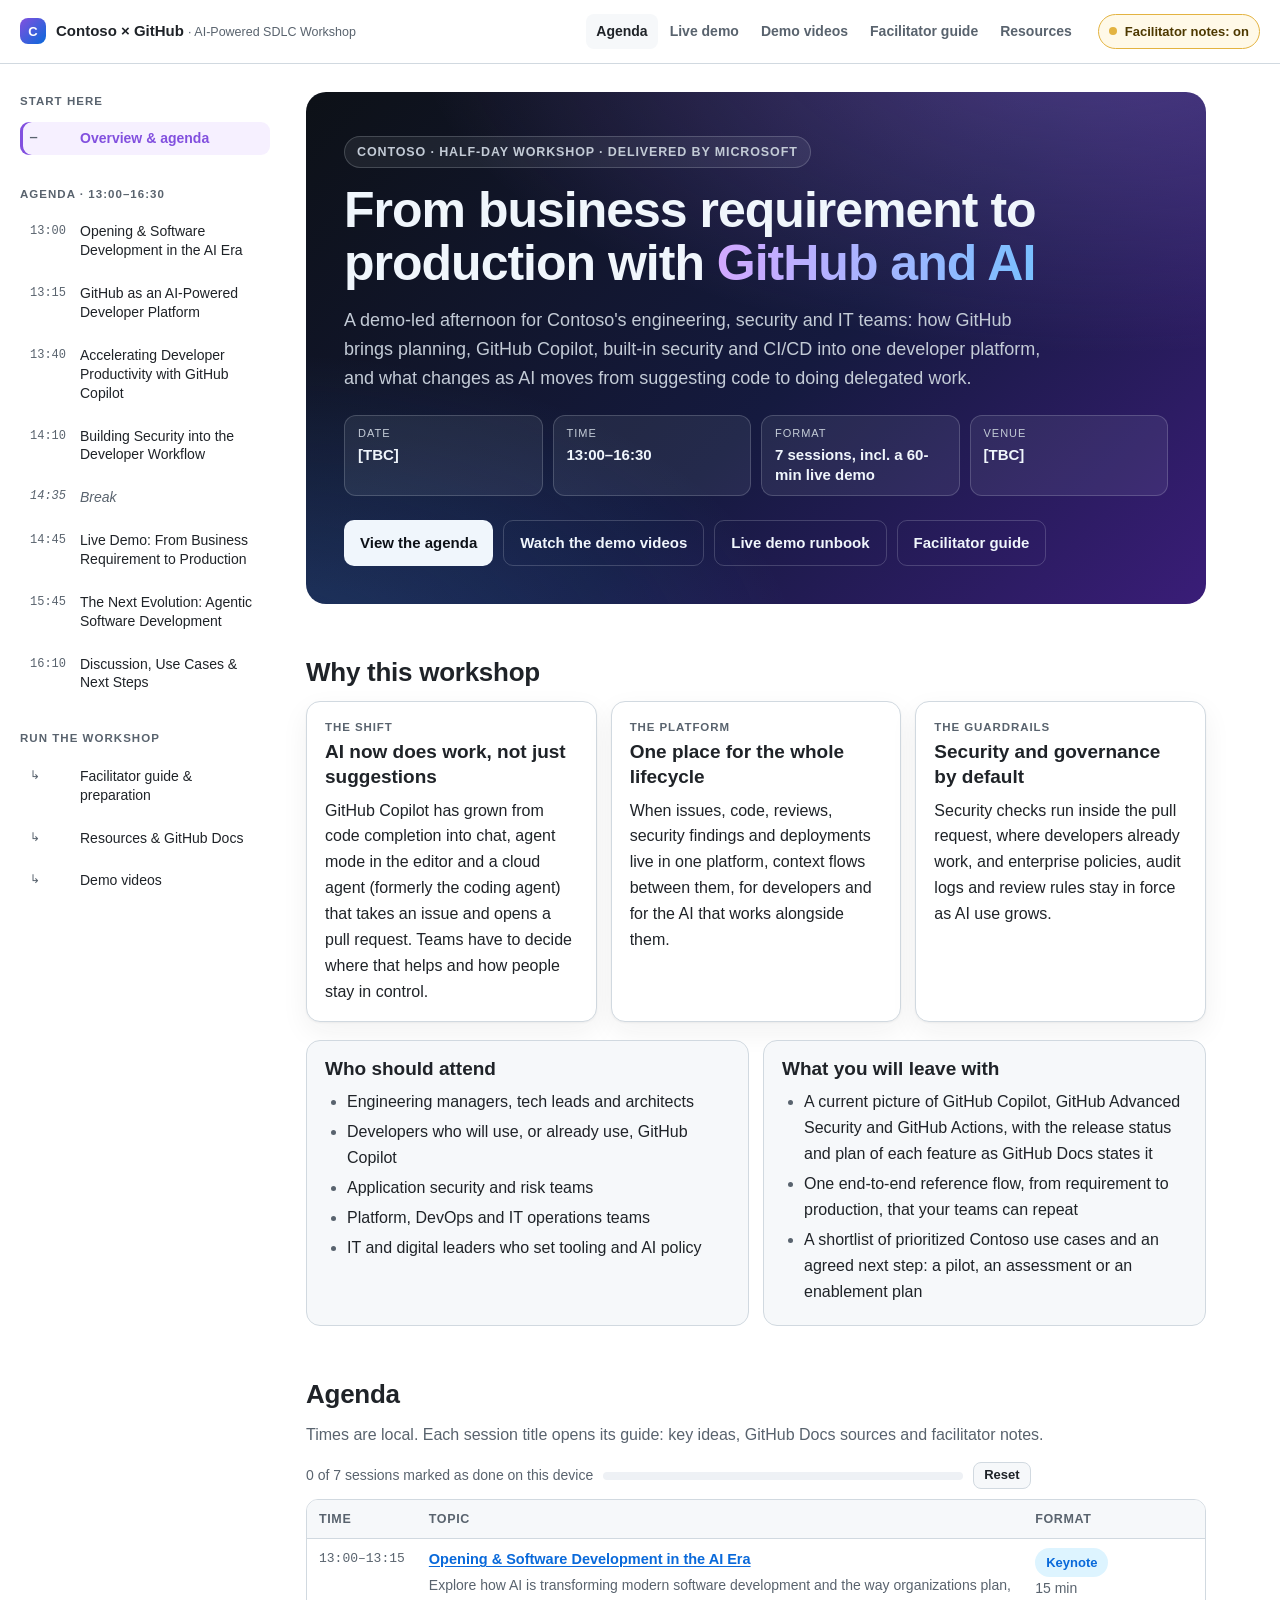
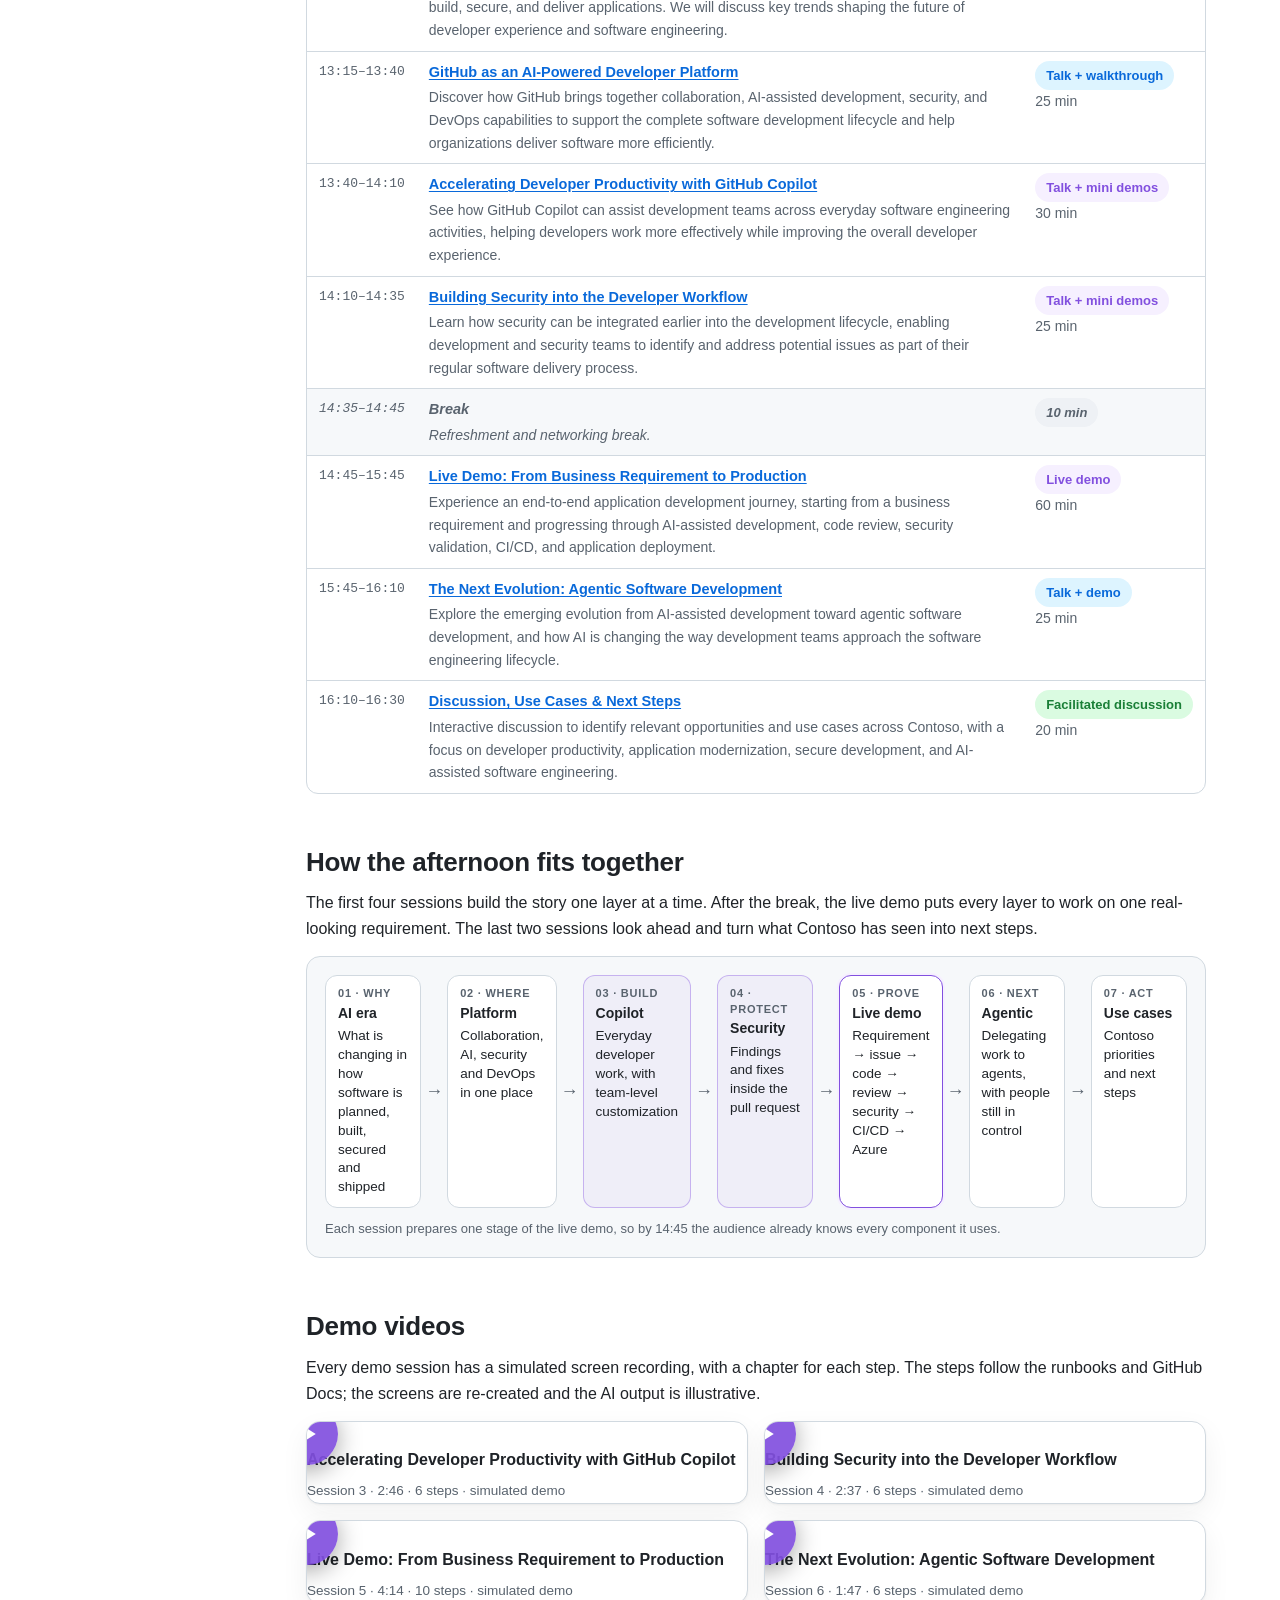
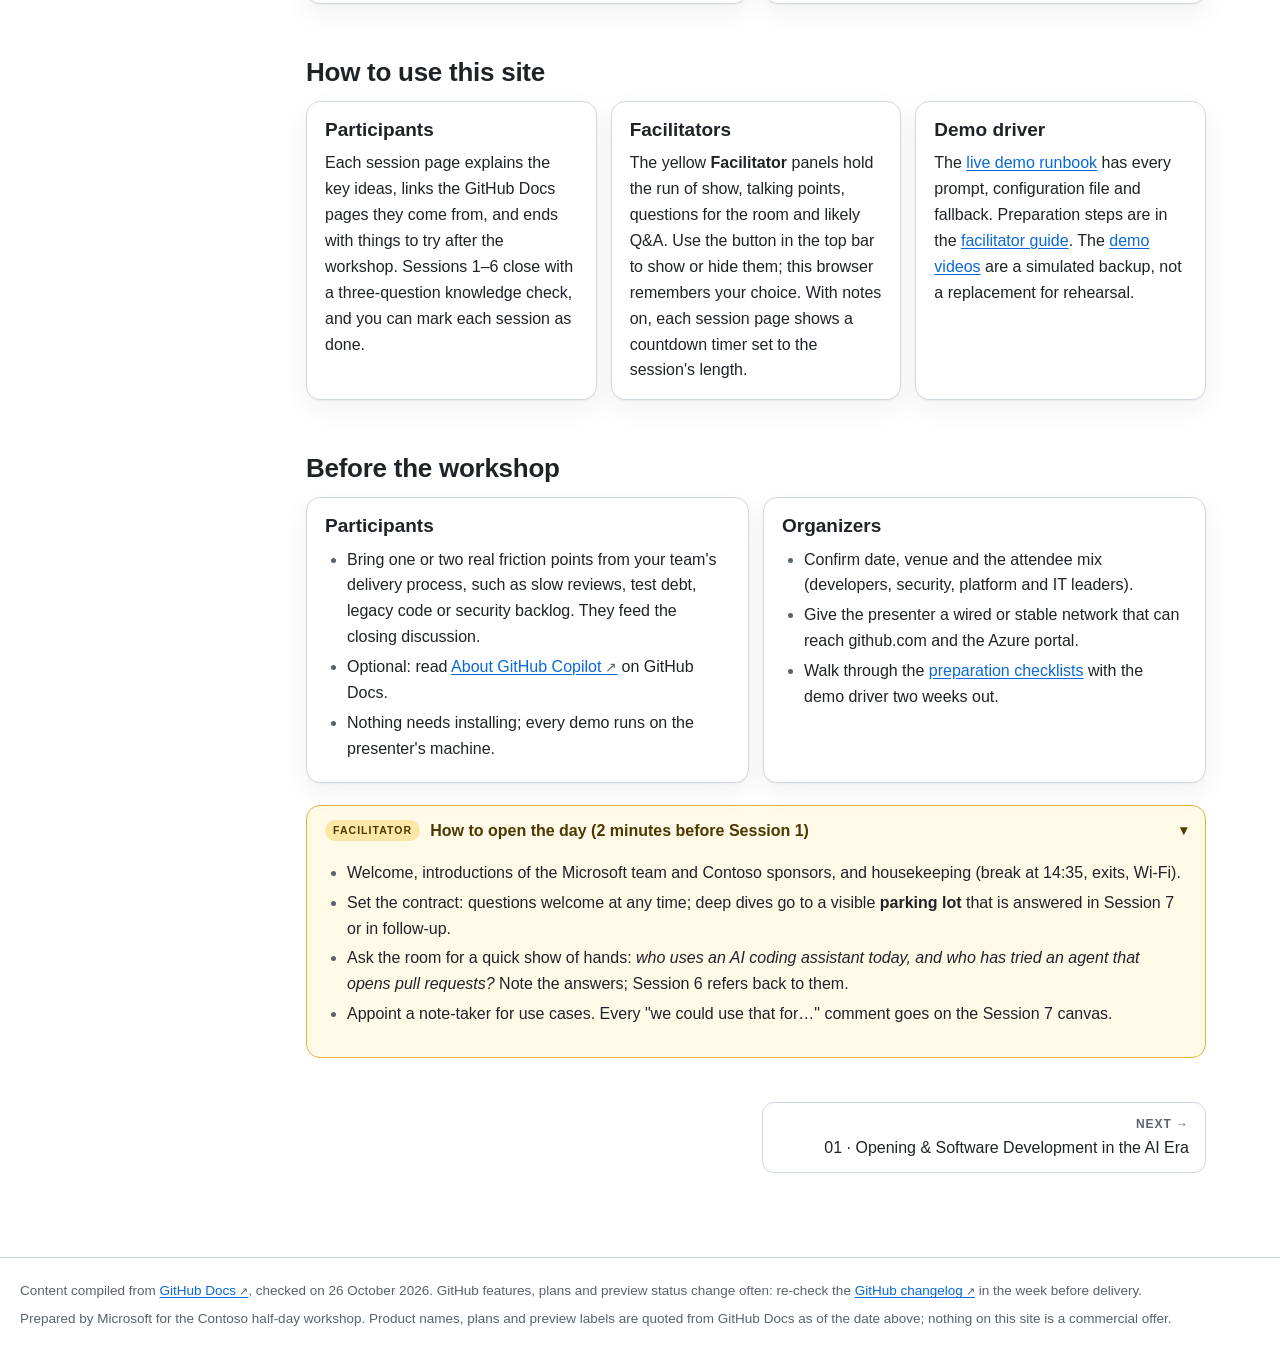
==== commit 8426ea99: "Replace demo videos with simulated demo recordings for Sessions 3-6" ====
--- a/index.html
+++ b/index.html
@@ -181,10 +181,12 @@
 </figure>
 
 <h2 id="videos">Demo videos</h2>
-<p>Both demos are also available as short simulated walkthroughs with chapters. The steps follow GitHub Docs; the screens are simplified and the AI output is illustrative.</p>
+<p>Every demo session has a simulated screen recording, with a chapter for each step. The steps follow the runbooks and GitHub Docs; the screens are re-created and the AI output is illustrative.</p>
 <div class="vcards">
-  <a class="vcard" href="05-live-demo.html#watch"><span aria-label="Video poster: From business requirement to production" class="ph" role="img" style="background-image:url('videos/live-demo.jpg')"></span><span class="bd"><b>From business requirement to production</b><span>Session 5 · 3:41 · 12 chapters · simulated walkthrough</span></span></a>
-  <a class="vcard" href="06-agentic.html#watch"><span aria-label="Video poster: Delegate work to an agent, stay in control" class="ph" role="img" style="background-image:url('videos/agentic.jpg')"></span><span class="bd"><b>Delegate work to an agent, stay in control</b><span>Session 6 · 2:01 · 9 chapters · simulated walkthrough</span></span></a>
+  <a class="vcard" href="03-copilot.html#watch"><span aria-label="Video poster: Accelerating Developer Productivity with GitHub Copilot" class="ph" role="img" style="background-image:url('videos/copilot.jpg')"></span><span class="bd"><b>Accelerating Developer Productivity with GitHub Copilot</b><span>Session 3 · 2:46 · 6 steps · simulated demo</span></span></a>
+  <a class="vcard" href="04-security.html#watch"><span aria-label="Video poster: Building Security into the Developer Workflow" class="ph" role="img" style="background-image:url('videos/security.jpg')"></span><span class="bd"><b>Building Security into the Developer Workflow</b><span>Session 4 · 2:37 · 6 steps · simulated demo</span></span></a>
+  <a class="vcard" href="05-live-demo.html#watch"><span aria-label="Video poster: Live Demo: From Business Requirement to Production" class="ph" role="img" style="background-image:url('videos/live-demo.jpg')"></span><span class="bd"><b>Live Demo: From Business Requirement to Production</b><span>Session 5 · 4:14 · 10 steps · simulated demo</span></span></a>
+  <a class="vcard" href="06-agentic.html#watch"><span aria-label="Video poster: The Next Evolution: Agentic Software Development" class="ph" role="img" style="background-image:url('videos/agentic.jpg')"></span><span class="bd"><b>The Next Evolution: Agentic Software Development</b><span>Session 6 · 1:47 · 6 steps · simulated demo</span></span></a>
 </div>
 
 <h2 id="how-to-use">How to use this site</h2>
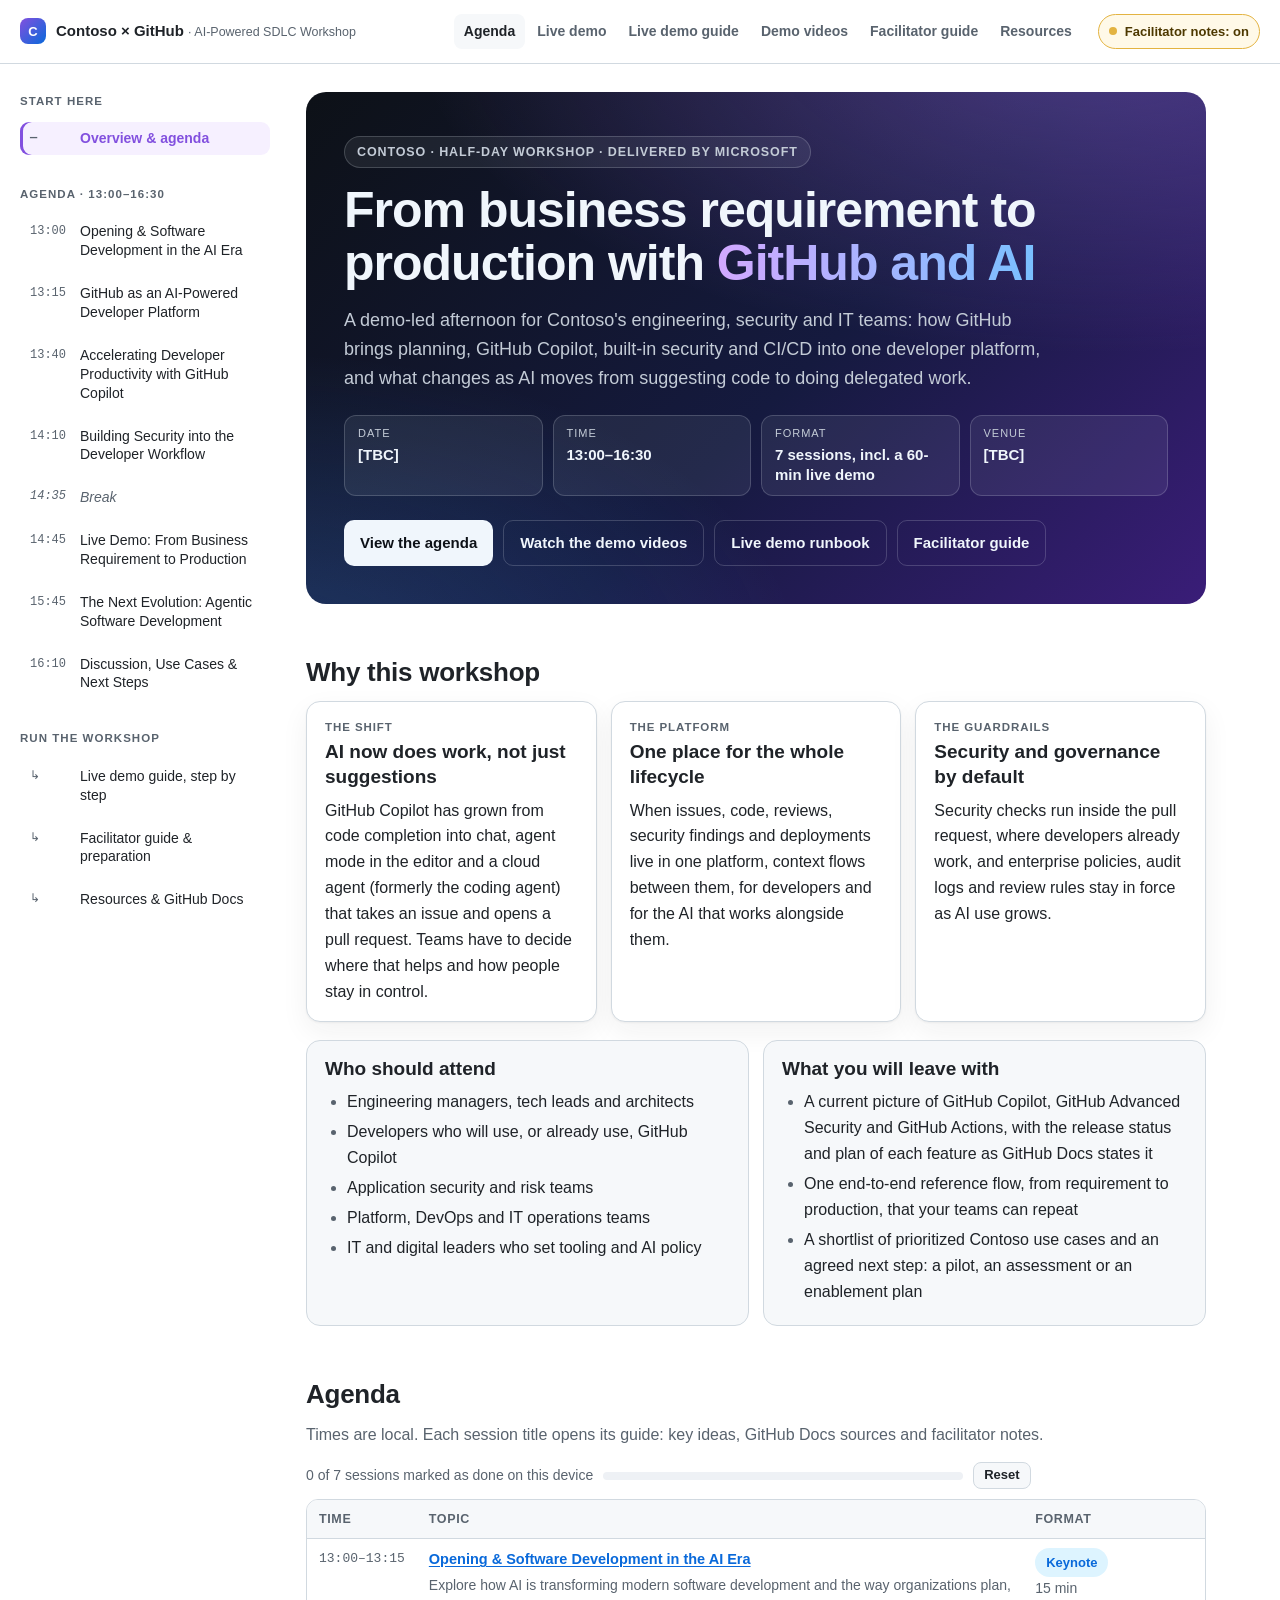
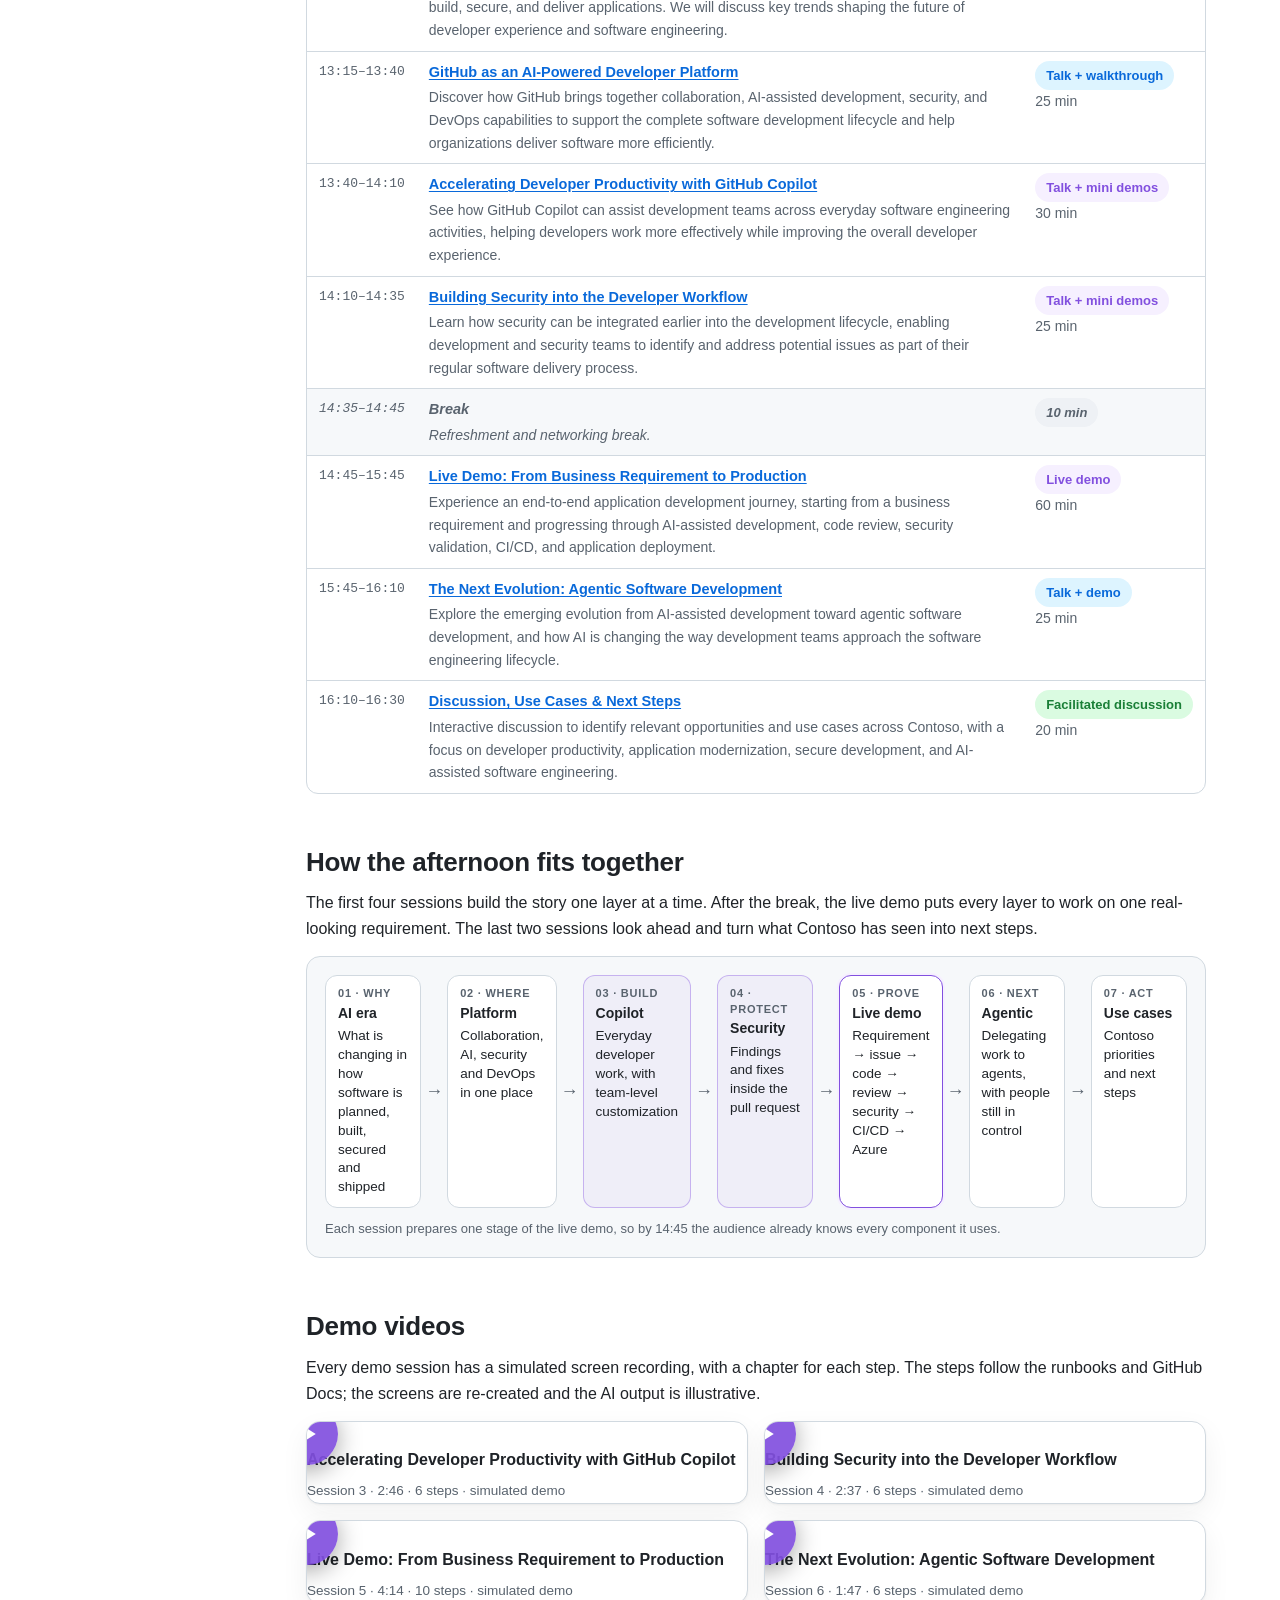
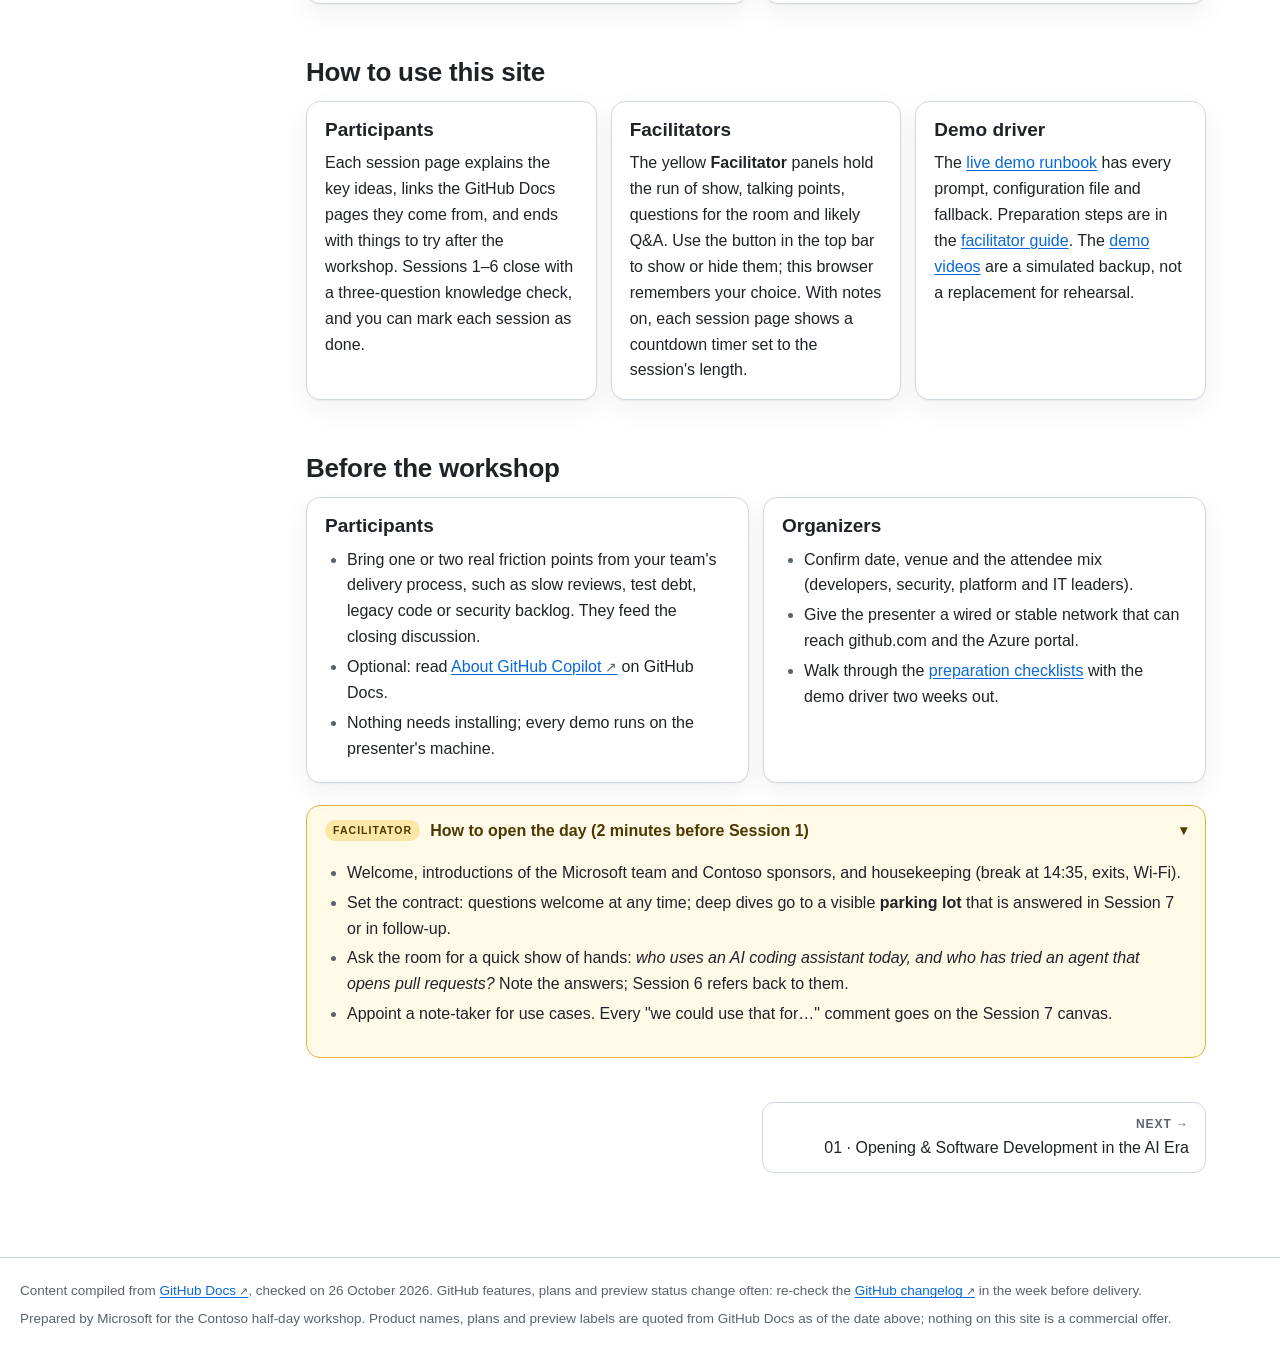
==== commit 3c693da6: "Add the step-by-step live demo guide (developer workshop mode) and the preparation video" ====
--- a/index.html
+++ b/index.html
@@ -5,11 +5,11 @@
 <meta content="light dark" name="color-scheme"/>
 <title>Overview &amp; agenda · Contoso × GitHub Workshop</title>
 <meta content="Half-day GitHub workshop for Contoso: agenda, session guides, live demo runbook and facilitator notes." name="description"/>
-<link href="assets/site.css?v=2" rel="stylesheet"/>
+<link href="assets/site.css?v=3" rel="stylesheet"/>
 <script>
 (function(){var d=document.documentElement;d.classList.add('js');try{if(localStorage.getItem('contoso-ws-fac')==='off'){d.classList.add('fac-off');}}catch(e){}})();
 </script>
-<script defer="" src="assets/site.js?v=2"></script>
+<script defer="" src="assets/site.js?v=3"></script>
 </head>
 <body>
 <a class="skip" href="#main">Skip to content</a>
@@ -19,6 +19,7 @@
     <ul>
       <li><a aria-current="page" href="index.html">Agenda</a></li>
       <li><a href="05-live-demo.html">Live demo</a></li>
+      <li><a href="live-demo-guide.html">Live demo guide</a></li>
       <li><a href="videos.html">Demo videos</a></li>
       <li><a href="facilitator.html">Facilitator guide</a></li>
       <li><a href="resources.html">Resources</a></li>
@@ -49,6 +50,7 @@
       </ol>
       <h2>Run the workshop</h2>
       <ol>
+        <li><a href="live-demo-guide.html"><span class="t">↳</span><span>Live demo guide, step by step</span></a></li>
         <li><a href="facilitator.html"><span class="t">↳</span><span>Facilitator guide &amp; preparation</span></a></li>
         <li><a href="resources.html"><span class="t">↳</span><span>Resources &amp; GitHub Docs</span></a></li>
         <li><a href="videos.html"><span class="t">↳</span><span>Demo videos</span></a></li>
@@ -183,10 +185,10 @@
 <h2 id="videos">Demo videos</h2>
 <p>Every demo session has a simulated screen recording, with a chapter for each step. The steps follow the runbooks and GitHub Docs; the screens are re-created and the AI output is illustrative.</p>
 <div class="vcards">
-  <a class="vcard" href="03-copilot.html#watch"><span aria-label="Video poster: Accelerating Developer Productivity with GitHub Copilot" class="ph" role="img" style="background-image:url('videos/copilot.jpg')"></span><span class="bd"><b>Accelerating Developer Productivity with GitHub Copilot</b><span>Session 3 · 2:46 · 6 steps · simulated demo</span></span></a>
-  <a class="vcard" href="04-security.html#watch"><span aria-label="Video poster: Building Security into the Developer Workflow" class="ph" role="img" style="background-image:url('videos/security.jpg')"></span><span class="bd"><b>Building Security into the Developer Workflow</b><span>Session 4 · 2:37 · 6 steps · simulated demo</span></span></a>
-  <a class="vcard" href="05-live-demo.html#watch"><span aria-label="Video poster: Live Demo: From Business Requirement to Production" class="ph" role="img" style="background-image:url('videos/live-demo.jpg')"></span><span class="bd"><b>Live Demo: From Business Requirement to Production</b><span>Session 5 · 4:14 · 10 steps · simulated demo</span></span></a>
-  <a class="vcard" href="06-agentic.html#watch"><span aria-label="Video poster: The Next Evolution: Agentic Software Development" class="ph" role="img" style="background-image:url('videos/agentic.jpg')"></span><span class="bd"><b>The Next Evolution: Agentic Software Development</b><span>Session 6 · 1:47 · 6 steps · simulated demo</span></span></a>
+  <a class="vcard" href="03-copilot.html#watch"><span aria-label="Video poster: Accelerating Developer Productivity with GitHub Copilot" class="ph" role="img" style="background-image:url('videos/copilot.jpg?v=3')"></span><span class="bd"><b>Accelerating Developer Productivity with GitHub Copilot</b><span>Session 3 · 2:46 · 6 steps · simulated demo</span></span></a>
+  <a class="vcard" href="04-security.html#watch"><span aria-label="Video poster: Building Security into the Developer Workflow" class="ph" role="img" style="background-image:url('videos/security.jpg?v=3')"></span><span class="bd"><b>Building Security into the Developer Workflow</b><span>Session 4 · 2:37 · 6 steps · simulated demo</span></span></a>
+  <a class="vcard" href="05-live-demo.html#watch"><span aria-label="Video poster: Live Demo: From Business Requirement to Production" class="ph" role="img" style="background-image:url('videos/live-demo.jpg?v=3')"></span><span class="bd"><b>Live Demo: From Business Requirement to Production</b><span>Session 5 · 4:14 · 10 steps · simulated demo</span></span></a>
+  <a class="vcard" href="06-agentic.html#watch"><span aria-label="Video poster: The Next Evolution: Agentic Software Development" class="ph" role="img" style="background-image:url('videos/agentic.jpg?v=3')"></span><span class="bd"><b>The Next Evolution: Agentic Software Development</b><span>Session 6 · 1:47 · 6 steps · simulated demo</span></span></a>
 </div>
 
 <h2 id="how-to-use">How to use this site</h2>
